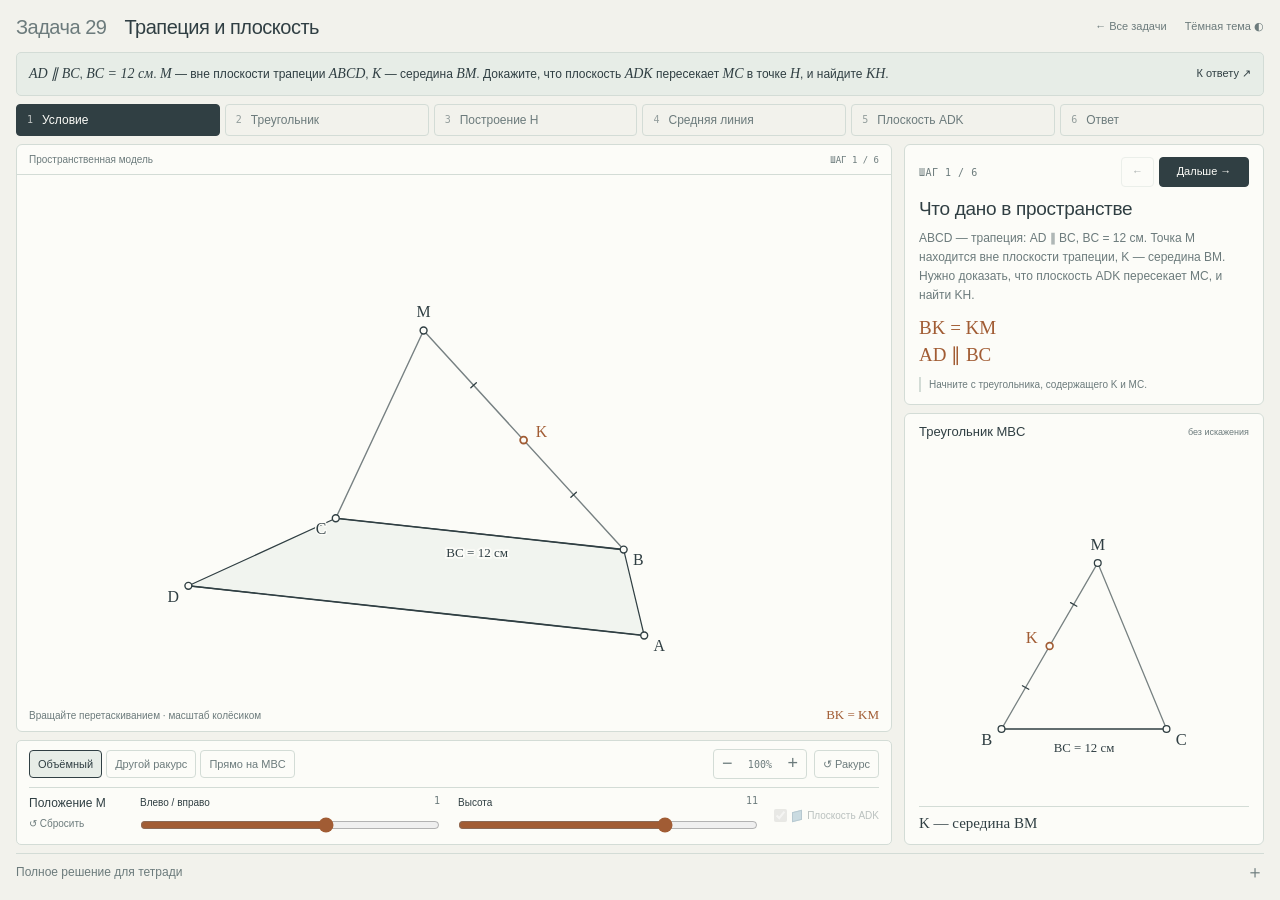
==== anatomy-task29-demo/index.html @ 8a25ad6a "Publish two interactive geometry lessons and catalog" ====
<!doctype html><html lang="ru"><head><meta charset="utf-8"><meta name="viewport" content="width=device-width, initial-scale=1"><title>Задача 29 — трапеция, плоскость и средняя линия</title><style>
.iso{
  --anatomy-page:#0b0b0b;--anatomy-card:#131313;--anatomy-text:#a3a3a3;--anatomy-strong:#e6e6e6;--anatomy-muted:#6e6e6e;
  --anatomy-paper:#131313;--anatomy-face:#1b1b1b;--anatomy-top:#1c1c1c;
  --anatomy-shade-0:#0f0f0f;--anatomy-shade-1:#121212;--anatomy-shade-2:#151515;--anatomy-shade-3:#181818;
  --anatomy-lit-top:#262626;--anatomy-lit-shade:#1d1d1d;
  --anatomy-hi:#d4d4d4;--anatomy-mid:#6a6a6a;--anatomy-lo:#3e3e3e;--anatomy-faint:#2a2a2a;--anatomy-lit:#ffffff;
  --anatomy-halo:#050505;--anatomy-halo-opacity:.9;--anatomy-dot:#e6e6e6;
  --anatomy-red:#ff6b6b;--anatomy-green:#6be0a0;--anatomy-blue:#6b9bff;
  --anatomy-weight:.6px;--anatomy-ease:cubic-bezier(.32,.72,0,1);
  --anatomy-mono:ui-monospace,"SF Mono",Menlo,Consolas,monospace;
  --anatomy-lift:inset 0 1px 0 0 #ffffff0a,inset 0 0 0 1px #ffffff06,0 0 0 1px #00000026,0 1px 1px -.5px #00000014,0 3px 3px -1.5px #00000014,0 6px 6px -3px #00000014,0 12px 12px -6px #00000014;
}
.iso[data-theme="light"]{
  --anatomy-page:#f2f2ef;--anatomy-card:#fbfbfa;--anatomy-text:#57575a;--anatomy-strong:#18181a;--anatomy-muted:#8c8c90;
  --anatomy-paper:#fbfbfa;--anatomy-face:#ffffff;--anatomy-top:#ffffff;
  --anatomy-shade-0:#dcdcd9;--anatomy-shade-1:#e5e5e2;--anatomy-shade-2:#ededea;--anatomy-shade-3:#f4f4f1;
  --anatomy-lit-top:#ffffff;--anatomy-lit-shade:#eeeeeb;
  --anatomy-hi:#26262a;--anatomy-mid:#8a8a8f;--anatomy-lo:#b4b4b8;--anatomy-faint:#d4d4d6;--anatomy-lit:#000000;
  --anatomy-halo:#8a8a80;--anatomy-halo-opacity:.32;--anatomy-dot:#3a3a3e;
  --anatomy-red:#e5484d;--anatomy-green:#30a46c;--anatomy-blue:#3e63dd;
  --anatomy-lift:inset 0 1px 0 0 #ffffff,0 0 0 1px #0000000f,0 1px 1px -.5px #0000000a,0 3px 3px -1.5px #0000000a,0 6px 6px -3px #0000000a,0 12px 12px -6px #0000000a;
}
.iso-svg{display:block;width:100%;height:auto;overflow:visible}
.iso-svg path,.iso-svg circle{vector-effect:non-scaling-stroke}
.iso-fill{fill:var(--anatomy-paper);stroke:none}
.iso-solid[data-lit]>.iso-fill{fill:var(--anatomy-face)}
.iso-shade,.iso-top{stroke:none}
.iso-shade[data-shade="0"]{fill:var(--anatomy-shade-0)}
.iso-shade[data-shade="1"]{fill:var(--anatomy-shade-1)}
.iso-shade[data-shade="2"]{fill:var(--anatomy-shade-2)}
.iso-shade[data-shade="3"]{fill:var(--anatomy-shade-3)}
.iso-top{fill:var(--anatomy-top)}
.iso-solid[data-lit]>.iso-top{fill:var(--anatomy-lit-top)}
.iso-solid[data-lit]>.iso-shade{fill:var(--anatomy-lit-shade)}
.iso-solid[data-seamless]>.iso-shade,.iso-solid[data-seamless]>.iso-top{stroke-width:.4;stroke-linejoin:round}
.iso-solid[data-seamless]>.iso-shade[data-shade="0"]{stroke:var(--anatomy-shade-0)}
.iso-solid[data-seamless]>.iso-shade[data-shade="1"]{stroke:var(--anatomy-shade-1)}
.iso-solid[data-seamless]>.iso-shade[data-shade="2"]{stroke:var(--anatomy-shade-2)}
.iso-solid[data-seamless]>.iso-shade[data-shade="3"]{stroke:var(--anatomy-shade-3)}
.iso-solid[data-seamless]>.iso-top{stroke:var(--anatomy-top)}
.iso-solid[data-seamless][data-lit]>.iso-top{stroke:var(--anatomy-lit-top)}
.iso-solid[data-seamless][data-lit]>.iso-shade{stroke:var(--anatomy-lit-shade)}
.iso-solid[data-lit]>.iso-edge{stroke:var(--anatomy-lit)}
.iso-halo{fill:var(--anatomy-halo);stroke:none;filter:blur(9px);opacity:var(--anatomy-halo-opacity);transform:translateY(3px)}
.iso-line{fill:none;stroke:var(--anatomy-lo);stroke-width:var(--anatomy-weight);stroke-linecap:round;stroke-linejoin:round}
.iso-line[data-tone="hi"]{stroke:var(--anatomy-hi)}
.iso-line[data-tone="mid"]{stroke:var(--anatomy-mid)}
.iso-line[data-tone="lo"]{stroke:var(--anatomy-lo)}
.iso-line[data-tone="faint"]{stroke:var(--anatomy-faint)}
.iso-line[data-tone="lit"]{stroke:var(--anatomy-lit)}
.iso-line[data-tone="red"]{stroke:var(--anatomy-red)}
.iso-line[data-tone="green"]{stroke:var(--anatomy-green)}
.iso-line[data-tone="blue"]{stroke:var(--anatomy-blue)}
.iso-line[data-dotted]{stroke-dasharray:.01 3.5;stroke-width:1}
.iso-line[data-dashed]{stroke-dasharray:3 3}
.iso-line[data-flow]{stroke-dasharray:2 6}
.iso-wire-end{fill:var(--anatomy-paper);stroke:var(--anatomy-lo);stroke-width:var(--anatomy-weight)}
.iso-wire[data-tone="hi"] .iso-wire-end{stroke:var(--anatomy-hi)}
.iso-wire[data-tone="mid"] .iso-wire-end{stroke:var(--anatomy-mid)}
.iso-wire[data-tone="faint"] .iso-wire-end{stroke:var(--anatomy-faint)}
.iso-wire[data-tone="lit"] .iso-wire-end{stroke:var(--anatomy-lit)}
.iso-dots circle{fill:var(--anatomy-dot);stroke:none;opacity:.32}
.iso-dots[data-tone="hi"] circle{opacity:.85}
.iso-dots[data-tone="mid"] circle{opacity:.45}
.iso-dots[data-tone="lo"] circle{opacity:.22}
.iso-dots[data-tone="faint"] circle{opacity:.12}
.iso-face-text{fill:var(--anatomy-mid);font-family:var(--anatomy-mono);letter-spacing:.04em}
.iso-face-text[data-tone="hi"]{fill:var(--anatomy-hi)}
.iso-face-text[data-tone="lo"]{fill:var(--anatomy-lo)}
.iso-face-text[data-tone="faint"]{fill:var(--anatomy-faint)}
.tb-body{fill:var(--anatomy-shade-2);stroke:none}
.tb-shine{fill:var(--anatomy-top);stroke:none}
.tb-shade{fill:var(--anatomy-shade-0);stroke:none}
.tb-ring{fill:none;stroke:var(--anatomy-lo);stroke-width:.45;stroke-linecap:butt;stroke-linejoin:round}
.tb-ring[data-tone="mid"]{stroke:var(--anatomy-mid)}
.tb-ring[data-tone="faint"]{stroke:var(--anatomy-faint)}
.tb-ring[data-tone="hi"]{stroke:var(--anatomy-hi)}
@keyframes iso-flow{to{stroke-dashoffset:-32}}
@keyframes iso-pulse{0%,100%{opacity:.18}12%{opacity:1}40%{opacity:.18}}
.iso-line[data-flow]{animation:iso-flow 1600ms linear infinite}
.iso-dots circle[data-pulse]{animation:iso-pulse 1600ms steps(1,end) infinite;animation-delay:var(--pulse-at,0ms)}
.iso-figure{margin:32px 0 36px}
.iso-plate{position:relative;padding:52px 24px;border-radius:0;background:var(--anatomy-card);box-shadow:0 0 0 1px var(--anatomy-mid);--anatomy-paper:var(--anatomy-card)}
.iso-plate-corners{position:absolute;inset:18px 20px;pointer-events:none}
.iso-plate-corner{position:absolute;color:var(--anatomy-muted);font-family:var(--anatomy-mono);font-size:10.5px;line-height:1;letter-spacing:.04em;white-space:nowrap}
.iso-plate-corner[data-corner="fig"]{top:0;left:0;color:var(--anatomy-text)}
.iso-plate-corner[data-corner="title"]{top:0;right:0;text-transform:uppercase;letter-spacing:.1em}
.iso-plate-corner[data-corner="hint"]{bottom:0;left:0;text-transform:uppercase;letter-spacing:.1em}
.iso-plate-corner[data-corner="readout"]{right:0;bottom:0;color:var(--anatomy-text);font-variant-numeric:tabular-nums}
.iso-plate .iso-svg{margin:0 auto}
.iso-legend{display:grid;gap:8px;margin-top:12px;color:var(--anatomy-muted);font-size:13px;line-height:1.55}
.iso-keys{display:flex;flex-wrap:wrap;gap:6px 18px}
.iso-key{display:inline-flex;align-items:center;gap:7px}
.iso-swatch{width:16px;height:10px;flex:none;overflow:visible}
.iso-swatch path{fill:none;stroke:var(--anatomy-hi);stroke-width:1;vector-effect:non-scaling-stroke;stroke-linejoin:round;stroke-linecap:round}
.iso-swatch[data-mark="raised"] path,.iso-swatch[data-mark="flat"] path{stroke:var(--anatomy-mid)}
.iso-swatch[data-mark="lit"] path{stroke:var(--anatomy-lit)}
.iso-swatch[data-mark="dim"] path{stroke:var(--anatomy-lo)}
.iso-swatch[data-mark="dotted"] path{stroke-dasharray:.01 3;stroke-width:1.4}
.iso-swatch[data-mark="dashed"] path{stroke-dasharray:3 2.5}
.iso-swatch[data-mark="red"] path{stroke:var(--anatomy-red)}
.iso-swatch[data-mark="green"] path{stroke:var(--anatomy-green)}
.iso-swatch[data-mark="blue"] path{stroke:var(--anatomy-blue)}
.iso-swatch-crease{stroke:var(--anatomy-lo)!important}
@media (max-width:560px){.iso-plate{padding:48px 12px 70px}.iso-plate-corner[data-corner="hint"]{bottom:18px}}
@media (prefers-reduced-motion:reduce){.iso-line[data-flow],.iso-dots circle[data-pulse]{animation:none}}

*{box-sizing:border-box}
html{color-scheme:dark}
body[data-theme="light"]{color-scheme:light}
body{margin:0;background:var(--anatomy-page);color:var(--anatomy-text);font:14px/1.6 ui-sans-serif,system-ui,-apple-system,"Segoe UI",sans-serif;-webkit-font-smoothing:antialiased}
.iso-page{width:min(1480px,100% - 32px);margin:64px auto 96px}
body{--paper:#f2f2ec;--panel:#fcfcf8;--ink:#303f43;--muted:#6c7b7c;--border:#d3dcd6;--soft:#e7ede7;--accent:#a15c34;--accent-soft:#f2e4d3;--plane:#648ba1;--plane-fill:#8fb4c6;background:var(--paper);color:var(--ink);font-family:Arial,Helvetica,sans-serif}
body[data-theme="dark"]{--paper:#1a2529;--panel:#222f33;--ink:#e2eae4;--muted:#a1b3b3;--border:#40545a;--soft:#2f4144;--accent:#edb284;--accent-soft:#493c30;--plane:#a6c8d8;--plane-fill:#79a8bb}
body.iso{--anatomy-card:var(--panel);--anatomy-page:var(--paper);--anatomy-text:var(--ink);--anatomy-muted:var(--muted)}
*{box-sizing:border-box}[hidden]{display:none!important}button,input{font:inherit}button{cursor:pointer;touch-action:manipulation}button:disabled{opacity:.4;cursor:default}button:focus-visible,input:focus-visible,summary:focus-visible{outline:2px solid var(--plane);outline-offset:3px}.sr-only{position:absolute;width:1px;height:1px;overflow:hidden;clip:rect(0,0,0,0);white-space:nowrap}
.iso-page{width:min(1480px,calc(100% - 32px));height:calc(100dvh - 20px);margin:10px auto;display:flex;flex-direction:column;gap:8px}
h1,h2,p,figure{margin:0}h1{font-size:20px;font-weight:500;letter-spacing:-.5px;line-height:1.3}h1 span{color:var(--muted);margin-right:13px}h2{font-size:19px;font-weight:500;line-height:1.25;letter-spacing:-.3px}.masthead{display:flex;align-items:center;justify-content:space-between;gap:12px;min-height:34px}.header-actions{display:flex;align-items:center;gap:18px}.class-tag{font-size:11px;color:var(--muted)}.quiet-button{border:0;background:none;color:var(--muted);padding:4px 0;font-size:11px}
.problem{display:flex;align-items:center;gap:20px;justify-content:space-between;padding:8px 12px;border:1px solid var(--border);border-radius:5px;background:var(--soft)}.problem p{font-size:12px;line-height:1.55}.problem i{font-family:Georgia,serif;font-size:14px}.problem button{border:0;background:none;white-space:nowrap;color:var(--ink);font-size:11px;padding:4px 0}
.steps{display:grid;grid-template-columns:repeat(6,1fr);gap:5px}.steps button{display:flex;align-items:center;gap:9px;text-align:left;padding:7px 10px;border:1px solid var(--border);border-radius:4px;background:transparent;color:var(--muted);font-size:12px;line-height:1.4;white-space:nowrap}.steps button>span{font:10px var(--anatomy-mono);opacity:.7}.steps button[aria-pressed="true"]{background:var(--ink);border-color:var(--ink);color:var(--panel)}.steps button[data-complete="true"]>span{color:var(--accent);opacity:1}
.workspace{display:grid;grid-template-columns:minmax(0,1fr) 360px;gap:12px;flex:1;min-height:440px}.scene-column{display:flex;flex-direction:column;min-width:0;min-height:0;gap:8px}.iso-plate{padding:0;box-shadow:none;background:var(--panel);border:1px solid var(--border);border-radius:6px;display:flex;flex-direction:column;flex:1;min-height:0;overflow:hidden}.plate-top,.plate-bottom{display:flex;align-items:center;justify-content:space-between;gap:12px;flex-shrink:0;font-size:10px;color:var(--muted);padding:8px 12px;line-height:1.3}.plate-top{border-bottom:1px solid var(--border)}#plate-step{font:9px var(--anatomy-mono)}.plate-bottom{min-height:32px}.plate-bottom [data-readout]{color:var(--accent);font:13px Georgia,serif;white-space:nowrap}.orbit-stage{position:relative;flex:1;min-height:0;touch-action:none;cursor:grab;user-select:none;-webkit-user-select:none}.orbit-stage.is-dragging{cursor:grabbing}.orbit-stage:focus-visible{outline:2px solid var(--plane);outline-offset:-3px}.iso-svg{display:block;width:100%;height:100%}
.model-controls{flex-shrink:0;background:var(--panel);border:1px solid var(--border);border-radius:5px;padding:8px 12px}.view-toolbar{display:flex;align-items:center;justify-content:space-between;gap:10px}.view-presets,.camera-actions{display:flex;align-items:center;gap:4px}.view-toolbar button{border:1px solid var(--border);background:none;color:var(--muted);border-radius:4px;padding:6px 8px;font-size:11px;white-space:nowrap;line-height:1.3}.view-presets button[aria-pressed="true"]{color:var(--ink);background:var(--soft);border-color:var(--ink)}.zoom-controls{display:flex;align-items:center;border:1px solid var(--border);border-radius:4px}.zoom-controls button{border:0;font-size:18px;padding:1px 8px;min-height:28px}.zoom-controls output{font:10px var(--anatomy-mono);color:var(--muted);width:39px;text-align:center}#reset-view{margin-left:3px}
.experiment{display:grid;grid-template-columns:95px minmax(0,1fr) auto;gap:16px;align-items:center;margin-top:8px;padding-top:7px;border-top:1px solid var(--border)}.experiment-heading h2{font-size:12px;letter-spacing:0}.experiment-heading button{font-size:10px}.sliders{display:grid;grid-template-columns:1fr 1fr;gap:18px}.sliders label{display:block;min-width:0;font-size:10px}.sliders label>span{display:flex;justify-content:space-between;gap:8px}.sliders output{font:10px var(--anatomy-mono);color:var(--muted)}input[type="range"]{display:block;width:100%;margin:3px 0 0;accent-color:var(--accent);height:22px;cursor:pointer}#plane-control{display:flex;align-items:center;gap:5px;font-size:10px;color:var(--muted);white-space:nowrap}#plane-control[aria-disabled="true"]{opacity:.45}#plane-control input{margin:0;accent-color:var(--plane)}.plane-key{display:block;background:var(--plane-fill);border:1px solid var(--plane);width:10px;height:10px;transform:skewY(-15deg)}
.sidebar{display:flex;flex-direction:column;gap:8px;min-height:0}.explanation{background:var(--panel);border:1px solid var(--border);border-radius:6px;padding:12px 14px;flex-shrink:0}.step-heading{display:flex;justify-content:space-between;align-items:center;gap:8px;margin-bottom:10px}.eyebrow{font:10px var(--anatomy-mono);color:var(--muted);letter-spacing:.5px}.navigation{display:flex;gap:5px}.navigation button{background:none;color:var(--ink);border:1px solid var(--border);border-radius:4px;font-size:11px;padding:6px 10px;line-height:1.4}.navigation button:last-child{background:var(--ink);border-color:var(--ink);color:var(--panel);min-width:90px}#step-copy{font-size:12px;line-height:1.6;color:var(--muted);margin-top:8px}.formula{font:19px/1.4 Georgia,serif;color:var(--accent);white-space:pre-line;margin-top:10px}.step-hint{font-size:10px;line-height:1.5;color:var(--muted);margin-top:9px;border-left:2px solid var(--border);padding-left:8px}
.flat-panel{background:var(--panel);border:1px solid var(--border);border-radius:6px;padding:10px 14px;display:flex;flex-direction:column;flex:1;min-height:130px}.flat-header{display:flex;justify-content:space-between;align-items:center;gap:8px}.flat-header h2{font-size:13px;letter-spacing:0}.flat-header>span{font-size:9px;color:var(--muted)}#flat{display:block;width:100%;flex:1;min-height:0;height:0;margin:2px 0}#flat [data-point] text{font-size:18px}.flat-fact{font:15px/1.4 Georgia,serif;border-top:1px solid var(--border);padding-top:6px}.answer-box{font-size:11px;color:var(--accent);margin-top:3px}.answer-box strong{font:16px Georgia,serif}
.triangle-fill{fill:var(--accent);fill-opacity:.055;stroke:none}.alpha-fill{fill:var(--plane-fill);fill-opacity:.22;stroke:var(--plane);stroke-width:.8}.trap-line{fill:var(--soft);fill-opacity:.5;stroke:var(--ink);stroke-width:1.2;stroke-linejoin:round}.triangle-line{fill:none;stroke:var(--ink);stroke-width:1.4;stroke-linecap:round;stroke-linejoin:round}.base-line{fill:none;stroke:var(--ink);stroke-width:1.6;stroke-linecap:round}.base-line.highlight{stroke:var(--accent);stroke-width:2}.midline{stroke:var(--accent);stroke-width:2.7;fill:none;stroke-linecap:round}.equal-mark,.parallel-mark{fill:none;stroke:var(--ink);stroke-width:1.3;stroke-linecap:round;stroke-linejoin:round}.parallel-mark{stroke:var(--accent);stroke-width:1.8}[data-point] circle{fill:var(--panel);stroke:var(--ink);stroke-width:1.4}[data-point] text{font:17px Georgia,serif;fill:var(--ink);paint-order:stroke;stroke:var(--panel);stroke-width:3px;stroke-linejoin:round}[data-point="H"] circle,[data-point="K"] circle{stroke:var(--accent);stroke-width:1.8}[data-point="H"] text,[data-point="K"] text{fill:var(--accent)}.length-label{font:14px Georgia,serif;fill:var(--ink);text-anchor:middle;paint-order:stroke;stroke:var(--panel);stroke-width:4px;stroke-linejoin:round}.answer-label{fill:var(--accent);font-size:15px}.plane-label{font:italic 16px Georgia,serif;fill:var(--plane);paint-order:stroke;stroke:var(--panel);stroke-width:3px}
.written-solution{flex-shrink:0;border-top:1px solid var(--border)}summary{cursor:pointer;display:flex;align-items:center;justify-content:space-between;gap:15px;list-style:none;padding:6px 0;font-size:12px;line-height:1.5;color:var(--muted)}summary::-webkit-details-marker{display:none}summary span{font:18px Georgia,serif}.written-solution[open] summary span{transform:rotate(45deg)}.written-solution>div{max-width:950px;padding:10px 0}.written-solution p{font-size:13px;line-height:1.8;color:var(--muted);margin-bottom:12px}.written-solution i{font-family:Georgia,serif;color:var(--ink)}.written-solution .written-answer{color:var(--accent)}
@media(max-width:1150px){.workspace{grid-template-columns:minmax(0,1fr) 320px}.view-toolbar{flex-wrap:wrap;gap:5px}.experiment{grid-template-columns:85px minmax(0,1fr);gap:5px 12px}#plane-control{grid-column:2}.sliders{gap:12px}.step-hint{display:none}.explanation h2{font-size:18px}}
@media(min-width:821px) and (max-height:740px){.step-hint{display:none}.explanation{padding:10px 12px}.step-heading{margin-bottom:6px}.formula{margin-top:6px;font-size:18px}#step-copy{line-height:1.5}.flat-panel{padding:8px 12px}.flat-header>span{display:none}}
@media(max-width:820px){
 .iso-page{width:calc(100% - 20px);height:auto;margin:8px auto 14px;gap:7px}.masthead{align-items:start;min-height:32px}h1{font-size:17px;max-width:250px}h1 span{display:block;font-size:11px;margin:0 0 3px;letter-spacing:0}.class-tag{display:none}.header-actions{padding-top:3px}.header-actions button{font-size:10px}.problem{padding:7px 9px;gap:8px}.problem p{font-size:11px;line-height:1.5}.problem i{font-size:12px}.problem button{font-size:10px;align-self:start}.steps{grid-template-columns:repeat(3,1fr);gap:4px}.steps button{font-size:10px;padding:6px 7px;gap:6px}
 .workspace{display:flex;flex-direction:column;min-height:0;gap:7px}.scene-column,.sidebar{display:contents}.iso-plate{position:sticky;top:0;z-index:10;flex:none;height:clamp(200px,34svh,320px);box-shadow:0 4px 8px #00000009}.plate-top,.plate-bottom{font-size:9px;padding:6px 9px}.plate-bottom{min-height:28px;gap:8px}#scene-hint{max-width:70%;font-size:9px}.plate-bottom [data-readout]{font-size:12px}.model-controls{padding:8px 9px}.view-toolbar{flex-wrap:wrap;gap:6px}.view-presets{flex:1;justify-content:space-between;gap:4px}.view-toolbar button{font-size:10px;padding:7px 8px}.camera-actions{justify-content:space-between;width:100%;gap:8px}.zoom-controls button{padding:0 10px;min-height:30px;font-size:18px}#reset-view{margin-left:auto}.experiment{grid-template-columns:75px minmax(0,1fr);gap:3px 9px;margin-top:6px;padding-top:6px}.experiment-heading h2{font-size:11px}.sliders{gap:12px}.sliders label{font-size:10px}.sliders input{height:25px}#plane-control{grid-column:2;min-height:25px}#plane-control input{width:14px;height:14px}.explanation{padding:12px}.explanation h2{font-size:19px}.step-hint{display:none}#step-copy{font-size:12px}.navigation button{min-height:34px}.flat-panel{min-height:0;flex:none;padding:12px}#flat{height:210px;flex:none}.flat-fact{font-size:17px}.flat-header>span{display:inline}.written-solution{margin-top:3px}
}
@media(prefers-reduced-motion:reduce){*,*::before,*::after{animation:none!important;transition:none!important;scroll-behavior:auto!important}}

.catalog-link{font-size:11px;color:var(--muted);text-decoration:none;white-space:nowrap}.catalog-link:hover{color:var(--ink);text-decoration:underline}.catalog-link:focus-visible{outline:2px solid var(--plane);outline-offset:3px}
@media(max-width:820px){.header-actions{flex-direction:column;align-items:flex-end;gap:0;min-width:78px}.catalog-link{font-size:10px;line-height:1.6}}

</style></head><body class="iso" data-theme="light"><main class="iso-page">
<header class="masthead" id="top">
 <h1><span>Задача 29</span> Трапеция и плоскость</h1>
 <div class="header-actions"><a class="catalog-link" href="../">← Все задачи</a><button id="theme" type="button" class="quiet-button">Тёмная тема ◐</button></div>
</header>
<section class="problem" aria-label="Условие задачи">
 <p><i>AD ∥ BC</i>, <i>BC = 12 см</i>. <i>M</i> — вне плоскости трапеции <i>ABCD</i>, <i>K</i> — середина <i>BM</i>. Докажите, что плоскость <i>ADK</i> пересекает <i>MC</i> в точке <i>H</i>, и найдите <i>KH</i>.</p>
 <button type="button" id="show-answer">К ответу ↗</button>
</section>
<nav class="steps" aria-label="Шаги решения"><button type="button" data-step="0" aria-pressed="true"><span>1</span>Условие</button><button type="button" data-step="1" aria-pressed="false"><span>2</span>Треугольник</button><button type="button" data-step="2" aria-pressed="false"><span>3</span>Построение H</button><button type="button" data-step="3" aria-pressed="false"><span>4</span>Средняя линия</button><button type="button" data-step="4" aria-pressed="false"><span>5</span>Плоскость ADK</button><button type="button" data-step="5" aria-pressed="false"><span>6</span>Ответ</button></nav>
<section class="workspace" aria-label="Визуальное решение">
 <div class="scene-column">
  <figure class="iso-plate" id="main-plate">
   <div class="plate-top"><span>Пространственная модель</span><span id="plate-step">ШАГ 1 / 6</span></div>
   <div id="orbit-stage" class="orbit-stage" tabindex="0" role="group" aria-label="Вращаемая трёхмерная модель. Перетаскивайте мышью или пальцем. Стрелки вращают, плюс и минус меняют масштаб, Home возвращает ракурс." aria-describedby="orbit-help">
    <svg id="scene" class="iso-svg" viewBox="0 0 800 560" role="img" aria-labelledby="scene-title scene-desc"><title id="scene-title">Трапеция ABCD и треугольник MBC</title><desc id="scene-desc">K — середина BM. Переходите по шагам решения кнопкой «Дальше».</desc><path id="scene-triangle" class="triangle-fill"/><path id="scene-alpha" class="alpha-fill"/><path id="scene-trap" class="trap-line"/><path id="scene-ad" class="base-line"/><path id="scene-triangle-line" class="triangle-line"/><path id="scene-bc" class="base-line"/><path id="scene-kh" class="midline"/><path id="scene-ticks-bm" class="equal-mark"/><path id="scene-ticks-mc" class="equal-mark"/><path id="scene-parallel" class="parallel-mark"/><g id="scene-points"><g data-point="A"><circle r="3.7"/><text>A</text></g><g data-point="B"><circle r="3.7"/><text>B</text></g><g data-point="C"><circle r="3.7"/><text>C</text></g><g data-point="D"><circle r="3.7"/><text>D</text></g><g data-point="M"><circle r="3.7"/><text>M</text></g><g data-point="K"><circle r="3.7"/><text>K</text></g><g data-point="H"><circle r="3.7"/><text>H</text></g></g><text id="scene-length" class="length-label">BC = 12 см</text><text id="scene-result" class="length-label answer-label">KH = 6 см</text><text id="scene-plane-name" class="plane-label">(ADK)</text></svg>
   </div>
   <figcaption class="plate-bottom"><span id="scene-hint">Вращайте перетаскиванием · масштаб колёсиком</span><span id="scene-readout" data-readout>BK = KM</span></figcaption>
  </figure>
  <div class="model-controls">
   <div class="view-toolbar">
    <div class="view-presets" role="group" aria-label="Точка наблюдения"><button type="button" data-view="front" aria-pressed="true">Объёмный</button><button type="button" data-view="reverse" aria-pressed="false">Другой ракурс</button><button type="button" data-view="triangle" aria-pressed="false">Прямо на MBC</button></div>
    <div class="camera-actions"><div class="zoom-controls" role="group" aria-label="Масштаб модели"><button type="button" id="zoom-out" aria-label="Отдалить модель">−</button><output id="zoom-value">100%</output><button type="button" id="zoom-in" aria-label="Приблизить модель">+</button></div><button type="button" id="reset-view" title="Вернуть исходный ракурс">↺ Ракурс</button></div>
   </div>
   <div class="experiment" aria-labelledby="experiment-heading">
    <div class="experiment-heading"><h2 id="experiment-heading">Положение M</h2><button type="button" id="reset" class="quiet-button">↺ Сбросить</button></div>
    <div class="sliders"><label for="mx"><span>Влево / вправо<output id="mx-value">1</output></span><input id="mx" type="range" min="-4" max="4" step=".1" value="1"></label><label for="mz"><span>Высота<output id="mz-value">11</output></span><input id="mz" type="range" min="4" max="14" step=".1" value="11"></label></div>
    <label id="plane-control"><input type="checkbox" id="show-plane" checked><i class="plane-key" aria-hidden="true"></i> Плоскость ADK</label>
   </div>
   <p id="orbit-help" class="sr-only">Вращение — перетаскиванием, масштаб — колёсиком или двумя пальцами. В фокусе модели стрелки вращают, Home возвращает ракурс; вне модели стрелки переключают шаги решения.</p>
  </div>
 </div>
 <div class="sidebar">
  <section class="explanation" aria-labelledby="step-title">
   <div class="step-heading"><p class="eyebrow" id="step-count">ШАГ 1 / 6</p><span id="step-category" class="sr-only">ДАНО</span><div class="navigation"><button type="button" id="previous-step" aria-label="Предыдущий шаг">←</button><button type="button" id="next-step">Дальше →</button></div></div>
   <h2 id="step-title"></h2><p id="step-copy"></p><div class="formula" id="step-formula"></div><p class="step-hint" id="step-hint"></p>
  </section>
  <aside class="flat-panel" aria-labelledby="flat-heading"><div class="flat-header"><h2 id="flat-heading">Треугольник MBC</h2><span>без искажения</span></div><svg id="flat" viewBox="0 0 360 290" role="img" aria-label="Треугольник MBC и его средняя линия KH"><path id="flat-triangle" class="triangle-fill"/><path id="flat-alpha" class="alpha-fill"/><path id="flat-trap" class="trap-line"/><path id="flat-ad" class="base-line"/><path id="flat-triangle-line" class="triangle-line"/><path id="flat-bc" class="base-line"/><path id="flat-kh" class="midline"/><path id="flat-ticks-bm" class="equal-mark"/><path id="flat-ticks-mc" class="equal-mark"/><path id="flat-parallel" class="parallel-mark"/><g id="flat-points"><g data-point="A"><circle r="3.7"/><text>A</text></g><g data-point="B"><circle r="3.7"/><text>B</text></g><g data-point="C"><circle r="3.7"/><text>C</text></g><g data-point="D"><circle r="3.7"/><text>D</text></g><g data-point="M"><circle r="3.7"/><text>M</text></g><g data-point="K"><circle r="3.7"/><text>K</text></g><g data-point="H"><circle r="3.7"/><text>H</text></g></g><text id="flat-length" class="length-label">BC = 12 см</text><text id="flat-result" class="length-label answer-label">KH = 6 см</text><text id="flat-plane-name" class="plane-label">(ADK)</text></svg><div id="flat-fact" class="flat-fact">K — середина BM</div><p id="flat-explanation" class="sr-only"></p><div class="answer-box" id="answer-box" hidden>Ответ: <strong>KH = 6 см</strong></div></aside>
 </div>
</section>
<details class="written-solution" id="written-solution"><summary>Полное решение для тетради <span aria-hidden="true">＋</span></summary><div><p>Обозначим середину отрезка <i>MC</i> буквой <i>H</i>. В треугольнике <i>MBC</i> точки <i>K</i> и <i>H</i> — середины сторон <i>MB</i> и <i>MC</i>, поэтому <i>KH</i> — средняя линия. Следовательно, <i>KH ∥ BC</i> и <i>KH = ½BC</i>.</p><p>Так как <i>AD ∥ BC</i>, то <i>KH ∥ AD</i>. Плоскость <i>ADK</i> содержит прямую <i>AD</i> и точку <i>K</i>, поэтому содержит прямую, проходящую через <i>K</i> параллельно <i>AD</i>. Значит, <i>KH ⊂ (ADK)</i>, а <i>H ∈ (ADK)</i>.</p><p>По построению <i>H</i> лежит внутри <i>MC</i>. При этом <i>C ∉ (ADK)</i>: две различные плоскости <i>ABCD</i> и <i>ADK</i> пересекаются по <i>AD</i>, а <i>C ∉ AD</i>. Следовательно, <i>H</i> — единственная точка пересечения отрезка <i>MC</i> с плоскостью <i>ADK</i>.</p><p class="written-answer">Ответ: <i>KH = 12 : 2 = 6 см</i>.</p></div></details>
<p id="announcement" class="sr-only" role="status" aria-live="polite" aria-atomic="true"></p></main><script type="module">const IsoKit=(()=>{
const AZIMUTH = 45;
const ELEVATION = 30;
const SHADES = 4;
const RADIANS = Math.PI / 180;
const UNIT = Math.sqrt(1.6);
function cameraOf({ scale, azimuth = AZIMUTH, elevation = ELEVATION }) {
    const a = azimuth * RADIANS;
    const e = elevation * RADIANS;
    return { sinA: Math.sin(a), cosA: Math.cos(a), sinE: Math.sin(e), cosE: Math.cos(e), k: scale * UNIT };
}
function iso([x, y, z], projection) {
    const { origin } = projection;
    const { sinA, cosA, sinE, cosE, k } = cameraOf(projection);
    return [origin[0] + (x * sinA - y * cosA) * k, origin[1] + ((x * cosA + y * sinA) * sinE - z * cosE) * k];
}
function towardViewer(projection) {
    const { sinA, cosA } = cameraOf(projection);
    return [cosA, sinA];
}
function depthOf([x, y, z], projection) {
    const { sinA, cosA, sinE, cosE } = cameraOf(projection);
    return (x * cosA + y * sinA) * cosE + z * sinE;
}
const tenth = (value) => {
    const text = (Math.round(value * 10) / 10).toFixed(1).replace(/\.0$/, "");
    return text === "-0" ? "0" : text;
};
function pathOf(points, closed = false) {
    if (!points.length)
        return "";
    return points.map(([x, y], at) => `${at ? "L" : "M"}${tenth(x)} ${tenth(y)}`).join("") + (closed ? "Z" : "");
}
const joinPaths = (paths) => paths.filter(Boolean).join("");
function roundedPlan({ x, y, w, d, r }, steps = 8) {
    const radius = Math.max(0, Math.min(r, w / 2, d / 2));
    const corners = [
        [x + w - radius, y + radius, -90],
        [x + w - radius, y + d - radius, 0],
        [x + radius, y + d - radius, 90],
        [x + radius, y + radius, 180],
    ];
    const out = [];
    for (const [cx, cy, start] of corners) {
        const count = radius > 0 ? steps : 0;
        for (let step = 0; step <= count; step++) {
            const angle = (start + (count ? (90 * step) / count : 45)) * RADIANS;
            out.push([cx + radius * Math.cos(angle), cy + radius * Math.sin(angle)]);
        }
    }
    return out;
}
function signedArea(points) {
    let area = 0;
    for (let index = 0; index < points.length; index++) {
        const [ax, ay] = points[index];
        const [bx, by] = points[(index + 1) % points.length];
        area += ax * by - bx * ay;
    }
    return area / 2;
}
const oriented = (points) => (signedArea(points) < 0 ? [...points].reverse() : points);
function convexHull(points) {
    const sorted = [...points].sort((a, b) => a[0] - b[0] || a[1] - b[1]);
    if (sorted.length < 3)
        return sorted;
    const cross = (o, a, b) => (a[0] - o[0]) * (b[1] - o[1]) - (a[1] - o[1]) * (b[0] - o[0]);
    const lower = [];
    for (const point of sorted) {
        while (lower.length >= 2 && cross(lower[lower.length - 2], lower[lower.length - 1], point) <= 0)
            lower.pop();
        lower.push(point);
    }
    const upper = [];
    for (let index = sorted.length - 1; index >= 0; index--) {
        const point = sorted[index];
        while (upper.length >= 2 && cross(upper[upper.length - 2], upper[upper.length - 1], point) <= 0)
            upper.pop();
        upper.push(point);
    }
    return [...lower.slice(0, -1), ...upper.slice(0, -1)];
}
function runsOf(flags, want) {
    const count = flags.length;
    const runs = [];
    const start = flags.findIndex((flag, index) => flag !== flags[(index + count - 1) % count]);
    if (start < 0)
        return flags[0] === want ? [Array.from({ length: count + 1 }, (_, index) => index % count)] : [];
    let run = null;
    for (let step = 0; step < count; step++) {
        const index = (start + step) % count;
        if (flags[index] === want) {
            if (!run)
                run = [index];
            run.push((index + 1) % count);
        }
        else if (run) {
            runs.push(run);
            run = null;
        }
    }
    if (run)
        runs.push(run);
    return runs;
}
function extrude(ring, z, height, projection, options = {}) {
    const convex = options.convex ?? true;
    const count = ring.length;
    const counter = signedArea(ring) > 0;
    const [vx, vy] = towardViewer(projection);
    const { sinA, cosA } = cameraOf(projection);
    const normals = ring.map(([ax, ay], index) => {
        const [bx, by] = ring[(index + 1) % count];
        const dx = bx - ax;
        const dy = by - ay;
        const length = Math.hypot(dx, dy) || 1;
        return (counter ? [dy / length, -dx / length] : [-dy / length, dx / length]);
    });
    const facing = normals.map(([nx, ny]) => nx * vx + ny * vy > 1e-9);
    const top = ring.map(([x, y]) => iso([x, y, z + height], projection));
    const bottom = ring.map(([x, y]) => iso([x, y, z], projection));
    const outline = [];
    const crease = [];
    for (const run of runsOf(facing, false))
        outline.push(pathOf(run.map((index) => top[index])));
    for (const run of runsOf(facing, true)) {
        crease.push(pathOf(run.map((index) => top[index])));
        if (height > 0)
            outline.push(pathOf(run.map((index) => bottom[index])));
    }
    if (height > 0) {
        for (let index = 0; index < count; index++) {
            if (facing[(index + count - 1) % count] !== facing[index])
                outline.push(pathOf([top[index], bottom[index]]));
        }
    }
    let fill;
    if (convex) {
        fill = pathOf(convexHull([...top, ...bottom]), true);
    }
    else {
        const parts = [pathOf(oriented(top), true), pathOf(oriented(bottom), true)];
        for (let index = 0; index < count; index++) {
            if (!facing[index])
                continue;
            const next = (index + 1) % count;
            parts.push(pathOf(oriented([top[index], top[next], bottom[next], bottom[index]]), true));
        }
        fill = parts.join("");
    }
    const buckets = Array.from({ length: SHADES }, () => []);
    if (height > 0) {
        const [lx, ly] = [-sinA, cosA];
        for (let index = 0; index < count; index++) {
            if (!facing[index])
                continue;
            const [nx, ny] = normals[index];
            const lit = (nx * lx + ny * ly + 1) / 2;
            const shade = Math.min(SHADES - 1, Math.max(0, Math.floor(lit * SHADES)));
            const next = (index + 1) % count;
            buckets[shade].push(pathOf(oriented([top[index], top[next], bottom[next], bottom[index]]), true));
        }
    }
    let bevel;
    if (options.bevel && options.bevel > 0) {
        const by = options.bevel;
        const inset = ring.map(([x, y], index) => {
            const [ax, ay] = normals[(index + count - 1) % count];
            const [bx, by2] = normals[index];
            const mx = ax + bx;
            const my = ay + by2;
            const length = Math.hypot(mx, my) || 1;
            return [x - (mx / length) * by, y - (my / length) * by];
        });
        const insetTop = inset.map(([x, y]) => iso([x, y, z + height], projection));
        bevel = runsOf(facing, true)
            .map((run) => pathOf([top[run[0]], ...run.slice(1, -1).map((index) => insetTop[index]), top[run[run.length - 1]]]))
            .join("");
    }
    return {
        fill,
        outline: outline.join(""),
        crease: crease.join(""),
        top: pathOf(oriented(top), true),
        shades: buckets.map((paths) => paths.join("")),
        bevel,
    };
}
const ringOf = (plan, steps = 8) => roundedPlan(plan, steps);
function slabOf(plan, z, height, projection, steps = 8, bevel = 0) {
    return extrude(ringOf(plan, steps), z, height, projection, { convex: true, bevel });
}
function circleRing(cx, cy, radius, steps = 40) {
    return Array.from({ length: steps }, (_, step) => {
        const angle = (step / steps) * Math.PI * 2;
        return [cx + radius * Math.cos(angle), cy + radius * Math.sin(angle)];
    });
}
function cylinder(cx, cy, radius, z, height, projection, steps = 32, bevel = 0) {
    return extrude(circleRing(cx, cy, radius, steps), z, height, projection, { convex: true, bevel });
}
const insetPlan = ({ x, y, w, d, r }, by) => ({ x: x + by, y: y + by, w: w - by * 2, d: d - by * 2, r: Math.max(0, r - by) });
function onTop(points, z, projection, closed = false) {
    return pathOf(points.map(([x, y]) => iso([x, y, z], projection)), closed);
}
const planOutline = (plan, z, projection, steps = 8) => onTop(ringOf(plan, steps), z, projection, true);
const lineOnTop = (from, to, z, projection) => onTop([from, to], z, projection);
const segment = (from, to, projection) => pathOf([iso(from, projection), iso(to, projection)]);
const rise = (at, from, to, projection) => segment([at[0], at[1], from], [at[0], at[1], to], projection);
const ring = (cx, cy, radius, z, projection, steps = 40) => onTop(circleRing(cx, cy, radius, steps), z, projection, true);
const pointsAt = (points, projection) => points.map((point) => iso(point, projection));
function dotGrid(x, y, columns, rows, gap, z, projection) {
    const dots = [];
    for (let row = 0; row < rows; row++) {
        for (let column = 0; column < columns; column++)
            dots.push(iso([x + column * gap, y + row * gap, z], projection));
    }
    return dots;
}
function corners({ x, y, w, d }, inset = 0) {
    return [
        [x + inset, y + inset],
        [x + w - inset, y + inset],
        [x + inset, y + d - inset],
        [x + w - inset, y + d - inset],
    ];
}
function boxCorners({ x, y, w, d }, z0, z1) {
    const out = [];
    for (const px of [x, x + w])
        for (const py of [y, y + d])
            for (const z of [z0, z1])
                out.push([px, py, z]);
    return out;
}
function knurl(cx, cy, radius, z0, z1, count, projection, inset = 0.4) {
    const [vx, vy] = towardViewer(projection);
    const lines = [];
    for (let index = 0; index < count; index++) {
        const angle = (index / count) * Math.PI * 2;
        const nx = Math.cos(angle);
        const ny = Math.sin(angle);
        if (nx * vx + ny * vy < 0.15)
            continue;
        lines.push(segment([cx + radius * nx, cy + radius * ny, z0 + inset], [cx + radius * nx, cy + radius * ny, z1 - inset], projection));
    }
    return lines.join("");
}
function sideArc(cx, cy, radius, z, projection, steps = 24) {
    const [vx, vy] = towardViewer(projection);
    const facing = Math.atan2(vy, vx);
    const points = [];
    for (let step = 0; step <= steps; step++) {
        const angle = facing - Math.PI / 2 + (step / steps) * Math.PI;
        points.push(iso([cx + radius * Math.cos(angle), cy + radius * Math.sin(angle), z], projection));
    }
    return pathOf(points);
}
function ringSeam(ring, z, projection) {
    const count = ring.length;
    const counter = signedArea(ring) > 0;
    const [vx, vy] = towardViewer(projection);
    const facing = ring.map(([ax, ay], index) => {
        const [bx, by] = ring[(index + 1) % count];
        const dx = bx - ax;
        const dy = by - ay;
        const [nx, ny] = counter ? [dy, -dx] : [-dy, dx];
        return nx * vx + ny * vy > 1e-9;
    });
    return runsOf(facing, true).map((run) => pathOf(run.map((index) => iso([ring[index][0], ring[index][1], z], projection)))).join("");
}
const sideSeam = (plan, z, projection, steps = 8) => ringSeam(ringOf(plan, steps), z, projection);
function sideRing(center, radius, axis, projection, steps = 20) {
    const [px, py, pz] = center;
    const points = [];
    for (let step = 0; step < steps; step++) {
        const angle = (step / steps) * Math.PI * 2;
        const u = radius * Math.cos(angle);
        const v = radius * Math.sin(angle);
        points.push(iso(axis === "x" ? [px, py + u, pz + v] : [px + u, py, pz + v], projection));
    }
    return pathOf(points, true);
}
function coil(from, to, center, radius, turns, axis, projection, perTurn = 16) {
    const count = Math.max(1, Math.round(turns * perTurn));
    const back = [];
    const front = [];
    let run = [];
    let near = null;
    for (let index = 0; index <= count; index++) {
        const share = index / count;
        const angle = share * turns * Math.PI * 2;
        const u = radius * Math.cos(angle);
        const v = radius * Math.sin(angle);
        const along = from + (to - from) * share;
        const point = axis === "x" ? [along, center[0] + u, center[1] + v] : [center[0] + u, along, center[1] + v];
        const normal = axis === "x" ? [0, Math.cos(angle), Math.sin(angle)] : [Math.cos(angle), 0, Math.sin(angle)];
        const facing = depthOf(normal, projection) > 0;
        const flat = iso(point, projection);
        if (near === null)
            near = facing;
        if (facing !== near) {
            run.push(flat);
            (near ? front : back).push(pathOf(run));
            run = [flat];
            near = facing;
            continue;
        }
        run.push(flat);
    }
    if (run.length > 1)
        (near ? front : back).push(pathOf(run));
    return { back: back.join(""), front: front.join("") };
}
function topTicks(from, to, step, every, edge, z, lengths, projection, axis = "x") {
    const minor = [];
    const major = [];
    const first = Math.ceil(from / step) * step;
    for (let at = first, index = Math.round(first / step); at <= to + 1e-9; at += step, index++) {
        const big = index % every === 0;
        const length = big ? lengths[1] : lengths[0];
        const a = axis === "x" ? [at, edge] : [edge, at];
        const b = axis === "x" ? [at, edge + length] : [edge + length, at];
        (big ? major : minor).push(lineOnTop(a, b, z, projection));
    }
    return { minor: minor.join(""), major: major.join("") };
}
function sideTicks(from, to, step, every, face, top, lengths, projection, axis = "x") {
    const minor = [];
    const major = [];
    const first = Math.ceil(from / step) * step;
    for (let at = first, index = Math.round(first / step); at <= to + 1e-9; at += step, index++) {
        const big = index % every === 0;
        const length = big ? lengths[1] : lengths[0];
        const a = axis === "x" ? [at, face, top] : [face, at, top];
        const b = axis === "x" ? [at, face, top - length] : [face, at, top - length];
        (big ? major : minor).push(segment(a, b, projection));
    }
    return { minor: minor.join(""), major: major.join("") };
}
function radialTicks(cx, cy, radius, count, every, z, lengths, projection, from = 0, span = Math.PI * 2) {
    const minor = [];
    const major = [];
    const closed = Math.abs(span - Math.PI * 2) < 1e-9;
    const steps = closed ? count : count + 1;
    for (let index = 0; index < steps; index++) {
        const angle = from + (index / count) * span;
        const big = index % every === 0;
        const inner = radius - (big ? lengths[1] : lengths[0]);
        const sx = Math.sin(angle);
        const sy = -Math.cos(angle);
        (big ? major : minor).push(lineOnTop([cx + sx * inner, cy + sy * inner], [cx + sx * radius, cy + sy * radius], z, projection));
    }
    return { minor: minor.join(""), major: major.join("") };
}
const haloOf = (plan, z, height, projection) => slabOf(plan, z, height, projection).fill;
function axisVector(projection, [dx, dy, dz]) {
    const origin = iso([0, 0, 0], projection);
    const moved = iso([dx, dy, dz], projection);
    return [moved[0] - origin[0], moved[1] - origin[1]];
}
const fine = (value) => Math.round(value * 100) / 100;
function translateAlong(projection, by) {
    const [x, y] = axisVector(projection, by);
    return `translate(${fine(x)} ${fine(y)})`;
}
const thousandth = (value) => Math.round(value * 1000) / 1000;
function axesAt(at, z, projection) {
    const origin = iso([at[0], at[1], z], projection);
    const along = (point) => {
        const [px, py] = iso(point, projection);
        return [px - origin[0], py - origin[1]];
    };
    return { origin, x: along([at[0] + 1, at[1], z]), y: along([at[0], at[1] + 1, z]), z: along([at[0], at[1], z + 1]) };
}
const matrixOf = (u, v, origin) => `matrix(${thousandth(u[0])} ${thousandth(u[1])} ${thousandth(v[0])} ${thousandth(v[1])} ${thousandth(origin[0])} ${thousandth(origin[1])})`;
function holdStill(element, [dx, dy]) {
    const text = dx || dy ? `translate(${-dx} ${-dy})` : "";
    element.querySelectorAll("[data-hold]").forEach((node) => (text ? node.setAttribute("transform", text) : node.removeAttribute("transform")));
}
function topMatrix(at, z, projection, along = "x") {
    const { origin, x, y } = axesAt(at, z, projection);
    return along === "x" ? matrixOf(x, y, origin) : matrixOf([-y[0], -y[1]], x, origin);
}
function sideMatrix(at, z, projection, face) {
    const { origin, x, y, z: up } = axesAt(at, z, projection);
    const down = [-up[0], -up[1]];
    return face === "left" ? matrixOf(x, down, origin) : matrixOf([-y[0], -y[1]], down, origin);
}
function screenRise(height, projection) {
    const { cosE, k } = cameraOf(projection);
    return height * cosE * k;
}
function fitProjection(points, width, height, { pad = 24, headroom = 0, azimuth = AZIMUTH, elevation = ELEVATION } = {}) {
    const unit = { origin: [0, 0], scale: 1, azimuth, elevation };
    const flat = points.map((point) => iso(point, unit));
    const xs = flat.map(([x]) => x);
    const ys = flat.map(([, y]) => y);
    const left = Math.min(...xs);
    const right = Math.max(...xs);
    const up = Math.min(...ys);
    const down = Math.max(...ys);
    const scale = Math.min((width - pad * 2) / (right - left), (height - pad * 2 - headroom) / (down - up));
    return {
        origin: [width / 2 - ((left + right) / 2) * scale, headroom + (height - headroom) / 2 - ((up + down) / 2) * scale],
        scale,
        azimuth,
        elevation,
    };
}
const escape = (text) => text.replace(/&/g, "&amp;").replace(/</g, "&lt;").replace(/>/g, "&gt;").replace(/"/g, "&quot;");
const attrs = (pairs) => Object.entries(pairs)
    .filter(([, value]) => value !== undefined && value !== false)
    .map(([key, value]) => ` ${key}="${escape(String(value))}"`)
    .join("");
function solidSvg(paths, { tone = "hi", crease = "faint", halo = false, lit = false, flat = false, className, inner = "" } = {}) {
    const parts = [];
    if (halo)
        parts.push(`<path class="iso-halo" d="${paths.fill}"/>`);
    parts.push(`<path class="iso-fill" d="${paths.fill}"/>`);
    if (!flat) {
        paths.shades.forEach((d, shade) => {
            if (d)
                parts.push(`<path class="iso-shade" data-shade="${shade}" d="${d}"/>`);
        });
        parts.push(`<path class="iso-top" d="${paths.top}"/>`);
    }
    if (crease !== "none" && paths.crease)
        parts.push(`<path class="iso-line iso-crease" data-tone="${crease}" d="${paths.crease}"/>`);
    if (crease !== "none" && paths.bevel)
        parts.push(`<path class="iso-line iso-bevel" data-tone="${crease}" d="${paths.bevel}"/>`);
    if (inner)
        parts.push(inner);
    parts.push(`<path class="iso-line iso-edge" data-tone="${tone}" d="${paths.outline}"/>`);
    return `<g${attrs({ class: className ? `iso-solid ${className}` : "iso-solid", "data-lit": lit ? "" : undefined, "data-seamless": paths.seamless ? "" : undefined })}>${parts.join("")}</g>`;
}
function lineSvg(d, { tone = "lo", dotted = false, dashed = false, flow = false, className, free } = {}) {
    if (!d)
        return "";
    return `<path${attrs({
        class: className ? `iso-line ${className}` : "iso-line",
        "data-tone": tone,
        "data-free": free === true ? "" : free || undefined,
        "data-dotted": dotted ? "" : undefined,
        "data-dashed": dashed ? "" : undefined,
        "data-flow": flow ? "" : undefined,
        d,
    })}/>`;
}
function dotsSvg(points, { size = 0.5, tone = "mid", pulse = false } = {}) {
    const dots = points
        .map(([x, y, alpha], index) => `<circle cx="${tenth(x)}" cy="${tenth(y)}" r="${size}"${alpha !== undefined && alpha < 1 ? ` fill-opacity="${Math.max(0, alpha).toFixed(2)}"` : ""}${pulse ? ` data-pulse="" style="--pulse-at:${(index * 137) % 1600}ms"` : ""}/>`)
        .join("");
    return `<g class="iso-dots" data-tone="${tone}">${dots}</g>`;
}
function fadedSvg(list, style = {}) {
    const groups = new Map();
    for (const entry of list) {
        const [d, alpha] = Array.isArray(entry) ? entry : [entry.d, entry.alpha];
        if (!d || !(alpha > 0.02))
            continue;
        const level = Math.min(1, Math.round(alpha * 20) / 20);
        groups.set(level, (groups.get(level) ?? "") + d);
    }
    return [...groups].map(([alpha, d]) => (alpha >= 1 ? lineSvg(d, style) : `<g opacity="${alpha.toFixed(2)}">${lineSvg(d, style)}</g>`)).join("");
}
function fadeLineSvg(points, { fade = [0, 0], tone = "lo", className, stops = 6 } = {}) {
    if (points.length < 2)
        return "";
    const ease = (t) => t * t * (3 - 2 * t);
    const hashOf = (text) => {
        let hash = 2166136261;
        for (let index = 0; index < text.length; index++)
            hash = Math.imul(hash ^ text.charCodeAt(index), 16777619);
        return (hash >>> 0).toString(36);
    };
    const lengths = [0];
    for (let index = 1; index < points.length; index++)
        lengths.push(lengths[index - 1] + Math.hypot(points[index][0] - points[index - 1][0], points[index][1] - points[index - 1][1]));
    const at = (length) => {
        let index = 1;
        while (index < points.length - 1 && lengths[index] < length)
            index++;
        const span = lengths[index] - lengths[index - 1] || 1;
        const t = Math.max(0, Math.min(1, (length - lengths[index - 1]) / span));
        return [points[index - 1][0] + (points[index][0] - points[index - 1][0]) * t, points[index - 1][1] + (points[index][1] - points[index - 1][1]) * t];
    };
    const pieceOf = (from, to) => [at(from), ...points.filter((_, index) => lengths[index] > from + 1e-6 && lengths[index] < to - 1e-6), at(to)];
    const total = lengths[lengths.length - 1];
    if (total < 1e-6)
        return "";
    let [start, end] = Array.isArray(fade) ? fade : [fade, fade];
    if (start + end > total) {
        const share = total / (start + end);
        start *= share;
        end *= share;
    }
    const paint = `var(--anatomy-${tone})`;
    const ramp = (piece, rising) => {
        const d = pathOf(piece);
        const [x1, y1] = piece[0];
        const [x2, y2] = piece[piece.length - 1];
        const id = `iso-fade-${hashOf(`${d}|${tone}|${rising}`)}`;
        const marks = Array.from({ length: stops + 1 }, (_, index) => {
            const t = index / stops;
            const alpha = ease(rising ? t : 1 - t);
            return `<stop offset="${t.toFixed(3)}" stop-opacity="${alpha.toFixed(3)}" style="stop-color:${paint}"/>`;
        }).join("");
        const gradient = `<linearGradient id="${id}" gradientUnits="userSpaceOnUse" x1="${tenth(x1)}" y1="${tenth(y1)}" x2="${tenth(x2)}" y2="${tenth(y2)}">${marks}</linearGradient>`;
        return `<defs>${gradient}</defs><path${attrs({ class: className ? `iso-line ${className}` : "iso-line", "data-tone": tone, "data-free": rising ? "start" : "end", d, style: `stroke:url(#${id})` })}/>`;
    };
    const parts = [];
    if (start > 0.05)
        parts.push(ramp(pieceOf(0, start), true));
    if (total - end - start > 0.05)
        parts.push(lineSvg(pathOf(pieceOf(start, total - end)), { tone, className }));
    if (end > 0.05)
        parts.push(ramp(pieceOf(total - end, total), false));
    return `<g class="iso-fade">${parts.join("")}</g>`;
}
function wireSvg(from, to, { via = [], tone = "lo", dotted = false, dashed = false, flow = false, ends = "both", size = 1.2 } = {}) {
    const d = pathOf([from, ...via, to]);
    const end = ([x, y]) => `<circle class="iso-wire-end" cx="${tenth(x)}" cy="${tenth(y)}" r="${size}"/>`;
    return `<g class="iso-wire" data-tone="${tone}">${lineSvg(d, { tone, dotted, dashed, flow })}${ends === "both" || ends === "from" ? end(from) : ""}${ends === "both" || ends === "to" ? end(to) : ""}</g>`;
}
function faceTextSvg(transform, text, { size = 3, tone = "mid", anchor = "start" } = {}) {
    return `<text class="iso-face-text" data-tone="${tone}" transform="${transform}" font-size="${size}" text-anchor="${anchor}">${escape(text)}</text>`;
}
function groupSvg(children, extra = {}) {
    return `<g${attrs(extra)}>${Array.isArray(children) ? children.join("") : children}</g>`;
}
function figureSvg({ width, height, label, body, standalone = false, className }) {
    const style = standalone ? `<style>${ISO_CSS}</style>` : "";
    return `<svg${attrs({
        xmlns: "http://www.w3.org/2000/svg",
        class: `iso-svg${standalone ? " iso" : ""}${className ? ` ${className}` : ""}`,
        "data-theme": standalone || undefined,
        viewBox: `0 0 ${width} ${height}`,
        role: "img",
        "aria-label": label,
    })}>${style}${Array.isArray(body) ? body.join("") : body}</svg>`;
}
function swatchSvg(mark) {
    if (mark === "raised" || mark === "flat" || mark === "lit") {
        const body = mark === "flat" ? "M2 6.5 8 3.5 14 6.5 8 9.5Z" : "M2 4.5 8 1.5 14 4.5 14 6 8 9 2 6Z";
        const crease = mark === "flat" ? "" : `<path class="iso-swatch-crease" d="M2 4.5 8 7.5 14 4.5"/>`;
        return `<svg class="iso-swatch" data-mark="${mark}" viewBox="0 0 16 10" aria-hidden="true"><path d="${body}"/>${crease}</svg>`;
    }
    return `<svg class="iso-swatch" data-mark="${mark}" viewBox="0 0 16 10" aria-hidden="true"><path d="M1.5 5h13"/></svg>`;
}
function plateHtml({ fig, title, hint, readout = "", keys = [], caption, body }) {
    const corner = (name, text, extra = "") => `<span class="iso-plate-corner" data-corner="${name}"${extra}>${escape(text)}</span>`;
    const legend = keys.length || caption
        ? `<figcaption class="iso-legend">${keys.length ? `<span class="iso-keys">${keys.map((key) => `<span class="iso-key">${swatchSvg(key.mark)}${escape(key.label)}</span>`).join("")}</span>` : ""}${caption ? `<span class="iso-caption">${escape(caption)}</span>` : ""}</figcaption>`
        : "";
    return `<figure class="iso-figure"><div class="iso-plate"><div class="iso-plate-corners" aria-hidden="true">${corner("fig", fig)}${title ? corner("title", title) : ""}${hint ? corner("hint", hint) : ""}${corner("readout", readout, " data-readout")}</div>${body}</div>${legend}</figure>`;
}
function pageHtml({ title, theme = "dark", body, script = "", width = 650 }) {
    return `<!doctype html><html lang="en"><head><meta charset="utf-8"><meta name="viewport" content="width=device-width, initial-scale=1"><title>${escape(title)}</title><style>${ISO_CSS}${PAGE_CSS.replace("__WIDTH__", String(width))}</style></head><body class="iso" data-theme="${theme}"><main class="iso-page">${body}</main>${script ? `<script type="module">${script.replace(/<\/(script)/gi, "<\\/$1")}<\/script>` : ""}</body></html>`;
}
const PAGE_CSS = `
*{box-sizing:border-box}
html{color-scheme:dark}
body[data-theme="light"]{color-scheme:light}
body{margin:0;background:var(--anatomy-page);color:var(--anatomy-text);font:14px/1.6 ui-sans-serif,system-ui,-apple-system,"Segoe UI",sans-serif;-webkit-font-smoothing:antialiased}
.iso-page{width:min(__WIDTH__px,100% - 32px);margin:64px auto 96px}
`;
const ISO_CSS = `
.iso{
  --anatomy-page:#0b0b0b;--anatomy-card:#131313;--anatomy-text:#a3a3a3;--anatomy-strong:#e6e6e6;--anatomy-muted:#6e6e6e;
  --anatomy-paper:#131313;--anatomy-face:#1b1b1b;--anatomy-top:#1c1c1c;
  --anatomy-shade-0:#0f0f0f;--anatomy-shade-1:#121212;--anatomy-shade-2:#151515;--anatomy-shade-3:#181818;
  --anatomy-lit-top:#262626;--anatomy-lit-shade:#1d1d1d;
  --anatomy-hi:#d4d4d4;--anatomy-mid:#6a6a6a;--anatomy-lo:#3e3e3e;--anatomy-faint:#2a2a2a;--anatomy-lit:#ffffff;
  --anatomy-halo:#050505;--anatomy-halo-opacity:.9;--anatomy-dot:#e6e6e6;
  --anatomy-red:#ff6b6b;--anatomy-green:#6be0a0;--anatomy-blue:#6b9bff;
  --anatomy-weight:.6px;--anatomy-ease:cubic-bezier(.32,.72,0,1);
  --anatomy-mono:ui-monospace,"SF Mono",Menlo,Consolas,monospace;
  --anatomy-lift:inset 0 1px 0 0 #ffffff0a,inset 0 0 0 1px #ffffff06,0 0 0 1px #00000026,0 1px 1px -.5px #00000014,0 3px 3px -1.5px #00000014,0 6px 6px -3px #00000014,0 12px 12px -6px #00000014;
}
.iso[data-theme="light"]{
  --anatomy-page:#f2f2ef;--anatomy-card:#fbfbfa;--anatomy-text:#57575a;--anatomy-strong:#18181a;--anatomy-muted:#8c8c90;
  --anatomy-paper:#fbfbfa;--anatomy-face:#ffffff;--anatomy-top:#ffffff;
  --anatomy-shade-0:#dcdcd9;--anatomy-shade-1:#e5e5e2;--anatomy-shade-2:#ededea;--anatomy-shade-3:#f4f4f1;
  --anatomy-lit-top:#ffffff;--anatomy-lit-shade:#eeeeeb;
  --anatomy-hi:#26262a;--anatomy-mid:#8a8a8f;--anatomy-lo:#b4b4b8;--anatomy-faint:#d4d4d6;--anatomy-lit:#000000;
  --anatomy-halo:#8a8a80;--anatomy-halo-opacity:.32;--anatomy-dot:#3a3a3e;
  --anatomy-red:#e5484d;--anatomy-green:#30a46c;--anatomy-blue:#3e63dd;
  --anatomy-lift:inset 0 1px 0 0 #ffffff,0 0 0 1px #0000000f,0 1px 1px -.5px #0000000a,0 3px 3px -1.5px #0000000a,0 6px 6px -3px #0000000a,0 12px 12px -6px #0000000a;
}
.iso-svg{display:block;width:100%;height:auto;overflow:visible}
.iso-svg path,.iso-svg circle{vector-effect:non-scaling-stroke}
.iso-fill{fill:var(--anatomy-paper);stroke:none}
.iso-solid[data-lit]>.iso-fill{fill:var(--anatomy-face)}
.iso-shade,.iso-top{stroke:none}
.iso-shade[data-shade="0"]{fill:var(--anatomy-shade-0)}
.iso-shade[data-shade="1"]{fill:var(--anatomy-shade-1)}
.iso-shade[data-shade="2"]{fill:var(--anatomy-shade-2)}
.iso-shade[data-shade="3"]{fill:var(--anatomy-shade-3)}
.iso-top{fill:var(--anatomy-top)}
.iso-solid[data-lit]>.iso-top{fill:var(--anatomy-lit-top)}
.iso-solid[data-lit]>.iso-shade{fill:var(--anatomy-lit-shade)}
.iso-solid[data-seamless]>.iso-shade,.iso-solid[data-seamless]>.iso-top{stroke-width:.4;stroke-linejoin:round}
.iso-solid[data-seamless]>.iso-shade[data-shade="0"]{stroke:var(--anatomy-shade-0)}
.iso-solid[data-seamless]>.iso-shade[data-shade="1"]{stroke:var(--anatomy-shade-1)}
.iso-solid[data-seamless]>.iso-shade[data-shade="2"]{stroke:var(--anatomy-shade-2)}
.iso-solid[data-seamless]>.iso-shade[data-shade="3"]{stroke:var(--anatomy-shade-3)}
.iso-solid[data-seamless]>.iso-top{stroke:var(--anatomy-top)}
.iso-solid[data-seamless][data-lit]>.iso-top{stroke:var(--anatomy-lit-top)}
.iso-solid[data-seamless][data-lit]>.iso-shade{stroke:var(--anatomy-lit-shade)}
.iso-solid[data-lit]>.iso-edge{stroke:var(--anatomy-lit)}
.iso-halo{fill:var(--anatomy-halo);stroke:none;filter:blur(9px);opacity:var(--anatomy-halo-opacity);transform:translateY(3px)}
.iso-line{fill:none;stroke:var(--anatomy-lo);stroke-width:var(--anatomy-weight);stroke-linecap:round;stroke-linejoin:round}
.iso-line[data-tone="hi"]{stroke:var(--anatomy-hi)}
.iso-line[data-tone="mid"]{stroke:var(--anatomy-mid)}
.iso-line[data-tone="lo"]{stroke:var(--anatomy-lo)}
.iso-line[data-tone="faint"]{stroke:var(--anatomy-faint)}
.iso-line[data-tone="lit"]{stroke:var(--anatomy-lit)}
.iso-line[data-tone="red"]{stroke:var(--anatomy-red)}
.iso-line[data-tone="green"]{stroke:var(--anatomy-green)}
.iso-line[data-tone="blue"]{stroke:var(--anatomy-blue)}
.iso-line[data-dotted]{stroke-dasharray:.01 3.5;stroke-width:1}
.iso-line[data-dashed]{stroke-dasharray:3 3}
.iso-line[data-flow]{stroke-dasharray:2 6}
.iso-wire-end{fill:var(--anatomy-paper);stroke:var(--anatomy-lo);stroke-width:var(--anatomy-weight)}
.iso-wire[data-tone="hi"] .iso-wire-end{stroke:var(--anatomy-hi)}
.iso-wire[data-tone="mid"] .iso-wire-end{stroke:var(--anatomy-mid)}
.iso-wire[data-tone="faint"] .iso-wire-end{stroke:var(--anatomy-faint)}
.iso-wire[data-tone="lit"] .iso-wire-end{stroke:var(--anatomy-lit)}
.iso-dots circle{fill:var(--anatomy-dot);stroke:none;opacity:.32}
.iso-dots[data-tone="hi"] circle{opacity:.85}
.iso-dots[data-tone="mid"] circle{opacity:.45}
.iso-dots[data-tone="lo"] circle{opacity:.22}
.iso-dots[data-tone="faint"] circle{opacity:.12}
.iso-face-text{fill:var(--anatomy-mid);font-family:var(--anatomy-mono);letter-spacing:.04em}
.iso-face-text[data-tone="hi"]{fill:var(--anatomy-hi)}
.iso-face-text[data-tone="lo"]{fill:var(--anatomy-lo)}
.iso-face-text[data-tone="faint"]{fill:var(--anatomy-faint)}
.tb-body{fill:var(--anatomy-shade-2);stroke:none}
.tb-shine{fill:var(--anatomy-top);stroke:none}
.tb-shade{fill:var(--anatomy-shade-0);stroke:none}
.tb-ring{fill:none;stroke:var(--anatomy-lo);stroke-width:.45;stroke-linecap:butt;stroke-linejoin:round}
.tb-ring[data-tone="mid"]{stroke:var(--anatomy-mid)}
.tb-ring[data-tone="faint"]{stroke:var(--anatomy-faint)}
.tb-ring[data-tone="hi"]{stroke:var(--anatomy-hi)}
@keyframes iso-flow{to{stroke-dashoffset:-32}}
@keyframes iso-pulse{0%,100%{opacity:.18}12%{opacity:1}40%{opacity:.18}}
.iso-line[data-flow]{animation:iso-flow 1600ms linear infinite}
.iso-dots circle[data-pulse]{animation:iso-pulse 1600ms steps(1,end) infinite;animation-delay:var(--pulse-at,0ms)}
.iso-figure{margin:32px 0 36px}
.iso-plate{position:relative;padding:52px 24px;border-radius:0;background:var(--anatomy-card);box-shadow:0 0 0 1px var(--anatomy-mid);--anatomy-paper:var(--anatomy-card)}
.iso-plate-corners{position:absolute;inset:18px 20px;pointer-events:none}
.iso-plate-corner{position:absolute;color:var(--anatomy-muted);font-family:var(--anatomy-mono);font-size:10.5px;line-height:1;letter-spacing:.04em;white-space:nowrap}
.iso-plate-corner[data-corner="fig"]{top:0;left:0;color:var(--anatomy-text)}
.iso-plate-corner[data-corner="title"]{top:0;right:0;text-transform:uppercase;letter-spacing:.1em}
.iso-plate-corner[data-corner="hint"]{bottom:0;left:0;text-transform:uppercase;letter-spacing:.1em}
.iso-plate-corner[data-corner="readout"]{right:0;bottom:0;color:var(--anatomy-text);font-variant-numeric:tabular-nums}
.iso-plate .iso-svg{margin:0 auto}
.iso-legend{display:grid;gap:8px;margin-top:12px;color:var(--anatomy-muted);font-size:13px;line-height:1.55}
.iso-keys{display:flex;flex-wrap:wrap;gap:6px 18px}
.iso-key{display:inline-flex;align-items:center;gap:7px}
.iso-swatch{width:16px;height:10px;flex:none;overflow:visible}
.iso-swatch path{fill:none;stroke:var(--anatomy-hi);stroke-width:1;vector-effect:non-scaling-stroke;stroke-linejoin:round;stroke-linecap:round}
.iso-swatch[data-mark="raised"] path,.iso-swatch[data-mark="flat"] path{stroke:var(--anatomy-mid)}
.iso-swatch[data-mark="lit"] path{stroke:var(--anatomy-lit)}
.iso-swatch[data-mark="dim"] path{stroke:var(--anatomy-lo)}
.iso-swatch[data-mark="dotted"] path{stroke-dasharray:.01 3;stroke-width:1.4}
.iso-swatch[data-mark="dashed"] path{stroke-dasharray:3 2.5}
.iso-swatch[data-mark="red"] path{stroke:var(--anatomy-red)}
.iso-swatch[data-mark="green"] path{stroke:var(--anatomy-green)}
.iso-swatch[data-mark="blue"] path{stroke:var(--anatomy-blue)}
.iso-swatch-crease{stroke:var(--anatomy-lo)!important}
@media (max-width:560px){.iso-plate{padding:48px 12px 70px}.iso-plate-corner[data-corner="hint"]{bottom:18px}}
@media (prefers-reduced-motion:reduce){.iso-line[data-flow],.iso-dots circle[data-pulse]{animation:none}}
`;

return {AZIMUTH,ELEVATION,SHADES,cameraOf,iso,towardViewer,depthOf,pathOf,joinPaths,roundedPlan,extrude,ringOf,slabOf,circleRing,cylinder,insetPlan,onTop,planOutline,lineOnTop,segment,rise,ring,pointsAt,dotGrid,corners,boxCorners,knurl,sideArc,ringSeam,sideSeam,sideRing,coil,topTicks,sideTicks,radialTicks,haloOf,axisVector,translateAlong,holdStill,topMatrix,sideMatrix,screenRise,fitProjection,solidSvg,lineSvg,dotsSvg,fadedSvg,fadeLineSvg,wireSvg,faceTextSvg,groupSvg,figureSvg,plateHtml,pageHtml,ISO_CSS};})();
const TaskModel=(()=>{
const add = (a,b) => a.map((v,i)=>v+b[i]);
const sub = (a,b) => a.map((v,i)=>v-b[i]);
const mul = (a,k) => a.map(v=>v*k);
const dot = (a,b) => a.reduce((s,v,i)=>s+v*b[i],0);
const cross = (a,b) => [a[1]*b[2]-a[2]*b[1],a[2]*b[0]-a[0]*b[2],a[0]*b[1]-a[1]*b[0]];
const length = a => Math.hypot(...a);
const midpoint = (a,b) => mul(add(a,b),.5);
const DEFAULT = Object.freeze({x:1,y:-1,z:11});
const STEPS = Object.freeze([
 {short:'Условие',title:'Что дано в пространстве',copy:'ABCD — трапеция: AD ∥ BC, BC = 12 см. Точка M находится вне плоскости трапеции, K — середина BM. Нужно доказать, что плоскость ADK пересекает MC, и найти KH.',formula:'BK = KM · AD ∥ BC',hint:'Начните с треугольника, содержащего K и MC.'},
 {short:'Треугольник',title:'Выделим треугольник MBC',copy:'Отрезки MB и MC вместе с основанием BC образуют треугольник. K уже лежит на его стороне MB. Справа тот же треугольник показан прямо, без искажения формы.',formula:'K ∈ MB · BK = KM',hint:'Точка K — середина одной из сторон треугольника.'},
 {short:'Построение H',title:'Возьмём середину MC',copy:'Обозначим середину MC буквой H и соединим её с K. Пока это вспомогательное построение: принадлежность H плоскости ADK ещё предстоит доказать.',formula:'MH = HC',hint:'Одинарные и двойные засечки отмечают две пары равных отрезков.'},
 {short:'Средняя линия',title:'KH — средняя линия',copy:'K и H — середины двух сторон треугольника MBC. По теореме о средней линии KH параллелен третьей стороне BC и равен половине её длины.',formula:'KH ∥ BC · KH = ½BC',hint:'Этот вывод получен целиком в плоскости треугольника MBC.'},
 {short:'Плоскость ADK',title:'Почему H лежит в плоскости ADK',copy:'Основания трапеции параллельны: AD ∥ BC. Значит, KH ∥ AD. Плоскость, содержащая прямую AD и точку K, содержит и прямую через K, параллельную AD. Следовательно, вся прямая KH, включая H, лежит в плоскости ADK.',formula:'KH ∥ AD ⇒ H ∈ (ADK)',hint:'Показан только фрагмент бесконечной плоскости ADK.'},
 {short:'Ответ',title:'Пересечение найдено. KH = 6 см',copy:'H находится внутри MC и принадлежит плоскости ADK — требуемое пересечение существует. Оно единственно: плоскости ABCD и ADK пересекаются по AD, поэтому C не лежит в ADK. Длина средней линии KH равна 12 : 2 = 6 см.',formula:'(ADK) ∩ [MC] = {H} · KH = 6 см',hint:'Двигайте M: середины остаются серединами, а KH — половиной BC.'}
]);

function makeModel(values=DEFAULT){
 const M=[values.x,values.y,values.z];
 if(!M.every(Number.isFinite)||Math.abs(M[2])<1e-9)throw new Error('M должна находиться вне плоскости трапеции');
 const A=[-9,-4,0],B=[-6,4,0],C=[6,4,0],D=[10,-4,0];
 const K=midpoint(B,M),H=midpoint(C,M);
 const n0=cross(sub(D,A),sub(K,A)),normal=mul(n0,1/length(n0));
 const plane={normal,d:dot(normal,A)};
 // A rectangular fragment spanned by AD and the component of AK normal to AD.
 const patch=[[-12.5,0],[12.5,0],[12.5,1.25],[-12.5,1.25]].map(([x,t])=>[x,A[1]+t*(K[1]-A[1]),t*K[2]]);
 // Coordinates in an orthonormal basis of (MBC): BC is horizontal, altitude is positive.
 const altitude=Math.hypot(M[1]-B[1],M[2]);
 const flat={B:[-6,0],C:[6,0],M:[M[0],altitude],K:[K[0],altitude/2],H:[H[0],altitude/2]};
 return{A,B,C,D,M,K,H,plane,patch,flat,bc:length(sub(C,B)),kh:length(sub(H,K)),
   intersectionT:.5,signedDistance:p=>dot(normal,p)-plane.d};
}

return {add,sub,mul,dot,cross,length,midpoint,DEFAULT,STEPS,makeModel};})();
const OrbitCamera=(()=>{const k=IsoKit;

const HOME=Object.freeze({azimuth:255,elevation:24,zoom:1});
const VIEWS=Object.freeze({front:{azimuth:255,elevation:24},reverse:{azimuth:315,elevation:22}});
const LIMITS=Object.freeze({minElevation:8,maxElevation:82,minZoom:.72,maxZoom:1.8});
const clamp=(v,a,b)=>Math.max(a,Math.min(b,v));
function cameraTarget(values,current=HOME){
 const next={...current,...values};
 if(!Object.values(next).every(Number.isFinite))throw new Error('Invalid camera coordinates');
 next.elevation=clamp(next.elevation,LIMITS.minElevation,LIMITS.maxElevation);
 next.zoom=clamp(next.zoom,LIMITS.minZoom,LIMITS.maxZoom);
 return next;
}
function nearestAzimuth(angle,from){return from+((angle-from+180)%360+360)%360-180;}
function projectionFor(camera){
 const P={origin:[0,0],scale:21*camera.zoom,azimuth:camera.azimuth,elevation:camera.elevation};
 const center=k.iso([0,0,6],P);
 P.origin=[400-center[0],280-center[1]];
 return P;
}
function triangleCamera(M,from=HOME){
 return cameraTarget({azimuth:nearestAzimuth(90,from.azimuth),elevation:Math.atan2(4-M.y,M.z)*180/Math.PI,zoom:1.16},from);
}

return {HOME,VIEWS,LIMITS,clamp,cameraTarget,nearestAzimuth,projectionFor,triangleCamera};})();
const $=s=>document.querySelector(s),$$=s=>[...document.querySelectorAll(s)];
const {makeModel,STEPS,DEFAULT}=TaskModel;
const {HOME,projectionFor,cameraTarget,nearestAzimuth,triangleCamera,VIEWS}=OrbitCamera;
const state={step:0,view:'front',planeVisible:true,current:{...DEFAULT},target:{...DEFAULT},camera:{...HOME},cameraTarget:{...HOME}};
let model=makeModel(),frame=0,last=0,visible=true,project=p=>p;
const stage=$('#orbit-stage');
const cameraMetrics={paints:0,totalMs:0,lastMs:0};
const still=matchMedia('(prefers-reduced-motion: reduce)');
const names=['A','B','C','D','M','K','H'];
const refs=Object.fromEntries(['scene','flat'].map(prefix=>[prefix,{
 paths:Object.fromEntries(['triangle','alpha','trap','ad','triangle-line','bc','kh','ticks-bm','ticks-mc','parallel'].map(n=>[n,$(`#${prefix}-${n}`)])),
 points:Object.fromEntries(names.map(n=>{const g=$(`#${prefix}-points [data-point="${n}"]`);return[n,{g,circle:g.querySelector('circle'),text:g.querySelector('text')}]})),
 length:$(`#${prefix}-length`),result:$(`#${prefix}-result`),planeName:$(`#${prefix}-plane-name`)
}]));
const n=v=>Math.round(v*100)/100;
const path=(points,closed=false)=>points.length?'M'+points.map(p=>p.map(n).join(' ')).join('L')+(closed?'Z':''):'';
const mid=(a,b)=>a.map((v,i)=>(v+b[i])/2);
const lerp=(a,b,t)=>a.map((v,i)=>v+(b[i]-v)*t);
const hidden=(el,value)=>el.toggleAttribute('hidden',value);
function direction(a,b){const d=[b[0]-a[0],b[1]-a[1]],len=Math.hypot(...d);return d.map(x=>x/Math.max(len,1e-10));}
function normalToward(a,b,c){const u=direction(a,b),v=[-u[1],u[0]],m=mid(a,b);return v.map(x=>x*((c[0]-m[0])*v[0]+(c[1]-m[1])*v[1]>=0?1:-1));}
function at(el,p){el.setAttribute('x',n(p[0]));el.setAttribute('y',n(p[1]));}
function ticks(a,b,count){
 const u=direction(a,b),v=[-u[1],u[0]],segments=[];
 for(const t of [.25,.75])for(let i=0;i<count;i++){
  const p=lerp(a,b,t).map((x,j)=>x+u[j]*(i-(count-1)/2)*4.5);
  segments.push(path([p.map((x,j)=>x-v[j]*4),p.map((x,j)=>x+v[j]*4)]));
 }
 return segments.join('');
}
function parallel(a,b,t=.65){
 const u=direction(a,b),v=[-u[1],u[0]],p=lerp(a,b,t);
 return path([p.map((x,i)=>x-u[i]*4+v[i]*3.5),p.map((x,i)=>x+u[i]*2),p.map((x,i)=>x-u[i]*4-v[i]*3.5)]);
}
function drawView(prefix,p){
 const r=refs[prefix],flat=prefix==='flat',s=state.step;
 const show=(key,yes)=>hidden(r.paths[key],!yes);
 const set=(key,points,closed=false)=>r.paths[key].setAttribute('d',path(points,closed));
 set('triangle',[p.M,p.B,p.C],true);set('triangle-line',[p.B,p.M,p.C]);set('bc',[p.B,p.C]);set('kh',[p.K,p.H]);
 if(!flat){set('trap',[p.A,p.B,p.C,p.D],true);set('ad',[p.A,p.D]);set('alpha',model.patch.map(project),true);}
 show('triangle',s>=1);show('alpha',!flat&&s>=4&&state.planeVisible);show('trap',!flat);show('ad',!flat);show('kh',s>=2);
 show('ticks-bm',true);show('ticks-mc',s>=2);show('parallel',s>=3);
 r.paths['ticks-bm'].setAttribute('d',ticks(p.B,p.M,1));r.paths['ticks-mc'].setAttribute('d',ticks(p.M,p.C,2));
 r.paths.parallel.setAttribute('d',parallel(p.B,p.C,.7)+parallel(p.K,p.H,.7)+(!flat&&s>=4?parallel(p.A,p.D,.3):''));
 r.paths.bc.classList.toggle('highlight',s>=3);r.paths.ad.classList.toggle('highlight',s>=4);
 r.paths['triangle-line'].style.opacity=s===0?.65:1;
 for(const name of names){
  const q=r.points[name],point=p[name],hidePoint=!point||(name==='H'&&s<2);
  hidden(q.g,hidePoint);if(hidePoint)continue;
  const x=point[0],y=point[1];q.circle.setAttribute('cx',n(x));q.circle.setAttribute('cy',n(y));
  let offset,anchor='middle';
  if(name==='M')offset=[0,-14];
  else if(['K','H'].includes(name)){const left=x<mid(p.K,p.H)[0];offset=[left?-13:13,-3];anchor=left?'end':'start';}
  else{const center=['A','D'].includes(name)&&p.A?mid(p.A,p.D):mid(p.B,p.C),left=x<center[0];offset=[left?-10:10,17];anchor=left?'end':'start';}
  at(q.text,[x+offset[0],y+offset[1]]);q.text.setAttribute('text-anchor',anchor);
 }
 const norm=normalToward(p.B,p.C,p.M),bc=mid(p.B,p.C),kh=mid(p.K,p.H);
 at(r.length,bc.map((x,i)=>x-norm[i]*25));
 at(r.result,kh.map((x,i)=>x+norm[i]*20));hidden(r.result,s!==5);
 hidden(r.planeName,flat||s<4||!state.planeVisible);
 if(!flat){const label=project(lerp(model.patch[0],model.patch[3],.63));at(r.planeName,[label[0]+6,label[1]-7]);}
}
function draw(){
 model=makeModel(state.current);
 const projection=projectionFor(state.camera);
 project=p=>IsoKit.iso(p,projection);
 const start=performance.now();
 drawView('scene',Object.fromEntries(names.map(name=>[name,project(model[name])])));
 drawView('flat',Object.fromEntries(Object.entries(model.flat).map(([name,p])=>[name,[180+p[0]*15,260-p[1]*15]])));
 cameraMetrics.paints++;cameraMetrics.lastMs=performance.now()-start;cameraMetrics.totalMs+=cameraMetrics.lastMs;
 $('#scene-readout').textContent=state.step===5?`KH = ${model.kh.toFixed(0)} см`:state.step>=4?'KH ⊂ (ADK)':state.step>=3?'KH ∥ BC':state.step>=2?'MH = HC':'BK = KM';
 $('#zoom-value').textContent=`${Math.round(state.camera.zoom*100)}%`;
 const camera=IsoKit.cameraOf(projection),normal=[0,state.current.z,4-state.current.y],facing=Math.abs(normal[1]*camera.sinA*camera.cosE+normal[2]*camera.sinE)/Math.hypot(...normal);
 $('#scene-hint').textContent=facing<.12?'Треугольник виден с ребра · нажмите «Прямо на MBC»':'Вращайте перетаскиванием · масштаб колёсиком';
}
function setStep(step){
 state.step=Math.max(0,Math.min(STEPS.length-1,step));
 const s=STEPS[state.step];
 $$('.steps [data-step]').forEach(b=>{b.setAttribute('aria-pressed',String(+b.dataset.step===state.step));b.dataset.complete=String(+b.dataset.step<state.step);});
 $('#step-count').textContent=`ШАГ ${state.step+1} / 6`;$('#plate-step').textContent=`ШАГ ${state.step+1} / 6`;
 $('#step-title').textContent=s.title;$('#step-copy').textContent=s.copy;
 $('#step-formula').textContent=s.formula.replace(' · ','\n');$('#step-hint').textContent=s.hint;
 $('#step-category').textContent=['ДАНО','ПЛОСКИЙ ТРЕУГОЛЬНИК','ВСПОМОГАТЕЛЬНОЕ ПОСТРОЕНИЕ','ТЕОРЕМА О СРЕДНЕЙ ЛИНИИ','ПРИНАДЛЕЖНОСТЬ ПЛОСКОСТИ','ДОКАЗАНО'][state.step];
 $('#scene-desc').textContent=s.copy;
 $('#previous-step').disabled=state.step===0;$('#next-step').textContent=state.step===5?'Сначала ↺':'Дальше →';
 $('#plane-control').setAttribute('aria-disabled',String(state.step<4));$('#show-plane').disabled=state.step<4;
 const facts=['K — середина BM','△MBC: K ∈ MB','BK = KM · MH = HC','KH ∥ BC · KH = ½BC','KH ∥ BC ∥ AD','KH = ½ · 12 = 6 см'];
 const explanations=['У пространственной задачи есть плоская часть. Выделим её следующим шагом.','Положение M может быть любым вне плоскости трапеции. Треугольник не обязан быть равнобедренным.','H выбрана серединой MC. На этом шаге мы ещё не утверждаем, что она лежит в плоскости ADK.','Средняя линия соединяет середины двух сторон и равна половине третьей.','Средняя линия параллельна AD. Через K в плоскости ADK проходит именно эта прямая.','Ответ не зависит от положения M и длины второго основания AD.'];
 $('#flat-fact').textContent=facts[state.step];$('#flat-explanation').textContent=explanations[state.step];
 hidden($('#answer-box'),state.step!==5);$('#announcement').textContent=`Шаг ${state.step+1}. ${s.title}`;
 draw();
}
function setView(view){
 if(view!=='triangle'&&!VIEWS[view])return;
 const values=view==='triangle'?triangleCamera(state.target,state.camera):{...VIEWS[view],zoom:1};
 setCamera(values,false,view);
}
function tick(now){
 frame=0;if(!visible||document.hidden)return;
 const dt=last?Math.min((now-last)/1000,1/30):1/60;last=now;let moving=false;
 for(const name of ['x','y','z']){
  const gap=state.target[name]-state.current[name];
  if(still.matches||Math.abs(gap)<.0001)state.current[name]=state.target[name];
  else{state.current[name]+=gap*(1-Math.exp(-dt/.16));moving=true;}
 }
 for(const name of ['azimuth','elevation','zoom']){
  const gap=state.cameraTarget[name]-state.camera[name];
  if(still.matches||Math.abs(gap)<(name==='zoom'?.00005:.005))state.camera[name]=state.cameraTarget[name];
  else{state.camera[name]+=gap*(1-Math.exp(-dt/.105));moving=true;}
 }
 draw();if(moving)frame=requestAnimationFrame(tick);else last=0;
}
function run(){if(!frame&&visible&&!document.hidden){last=0;frame=requestAnimationFrame(tick);}}
function stop(){if(frame)cancelAnimationFrame(frame);frame=0;last=0;}
function setControls(values,instant=false){
 Object.assign(state.target,values);
 $('#mx').value=state.target.x;$('#mz').value=state.target.z;
 $('#mx-value').textContent=state.target.x.toLocaleString('ru-RU');$('#mz-value').textContent=state.target.z.toLocaleString('ru-RU');
 if(state.view==='triangle')state.cameraTarget.elevation=triangleCamera(state.target,state.camera).elevation;
 if(instant||still.matches||!visible||document.hidden){Object.assign(state.current,state.target);if(state.view==='triangle')Object.assign(state.camera,state.cameraTarget);draw();}else run();
}
function setCamera(values,instant=false,view='custom'){
 const next=cameraTarget(values,state.cameraTarget);
 if(values.azimuth!==undefined)next.azimuth=nearestAzimuth(values.azimuth,state.camera.azimuth);
 Object.assign(state.cameraTarget,next);state.view=view;
 $$('[data-view]').forEach(b=>b.setAttribute('aria-pressed',String(b.dataset.view===view)));
 if(instant||still.matches||!visible||document.hidden){Object.assign(state.camera,state.cameraTarget);draw();}else run();
}
const resetView=()=>setCamera(HOME,false,'front');
const zoom=factor=>setCamera({zoom:state.cameraTarget.zoom*factor},false,state.view);
$('#zoom-in').addEventListener('click',()=>zoom(1.15));
$('#zoom-out').addEventListener('click',()=>zoom(1/1.15));
$('#reset-view').addEventListener('click',resetView);
stage.addEventListener('dblclick',resetView);
stage.addEventListener('wheel',e=>{e.preventDefault();const dy=e.deltaY*(e.deltaMode===1?16:e.deltaMode===2?stage.clientHeight:1);zoom(Math.exp(-Math.max(-500,Math.min(500,dy))*.0015));},{passive:false});
const pointers=new Map();let gesture=null;
function rebaseGesture(){
 const p=[...pointers.values()];
 gesture=p.length>=2?{kind:'pinch',distance:Math.max(1,Math.hypot(p[1].x-p[0].x,p[1].y-p[0].y)),camera:{...state.cameraTarget}}:p.length?{kind:'orbit',start:{...p[0]},camera:{...state.cameraTarget}}:null;
 stage.classList.toggle('is-dragging',p.length>0);
}
stage.addEventListener('pointerdown',e=>{
 if(e.pointerType==='mouse'&&e.button!==0)return;
 stage.focus({preventScroll:true});stage.setPointerCapture(e.pointerId);
 if(!pointers.size)Object.assign(state.cameraTarget,state.camera);
 pointers.set(e.pointerId,{x:e.clientX,y:e.clientY});rebaseGesture();
 stage.classList.add('has-interacted');
});
document.addEventListener('pointermove',e=>{
 if(!pointers.has(e.pointerId)||!gesture)return;
 pointers.set(e.pointerId,{x:e.clientX,y:e.clientY});const p=[...pointers.values()];
 if(gesture.kind==='pinch'&&p.length>=2){
  const distance=Math.hypot(p[1].x-p[0].x,p[1].y-p[0].y);
  setCamera({zoom:gesture.camera.zoom*distance/gesture.distance});
 }else if(gesture.kind==='orbit'&&p.length===1){
  const box=stage.getBoundingClientRect();
  setCamera({azimuth:gesture.camera.azimuth-(p[0].x-gesture.start.x)*320/box.width,elevation:gesture.camera.elevation+(p[0].y-gesture.start.y)*130/box.height});
 }
},true);
function releasePointer(e){
 if(!pointers.has(e.pointerId))return;
 pointers.delete(e.pointerId);if(stage.hasPointerCapture(e.pointerId))stage.releasePointerCapture(e.pointerId);rebaseGesture();
}
document.addEventListener('pointerup',releasePointer,true);document.addEventListener('pointercancel',releasePointer,true);
stage.addEventListener('lostpointercapture',e=>{if(e.buttons===0)releasePointer(e);});
stage.addEventListener('dragstart',e=>e.preventDefault());
function releaseAllPointers(){for(const pointerId of [...pointers.keys()])releasePointer({pointerId});}
window.addEventListener('blur',releaseAllPointers);
stage.addEventListener('contextmenu',e=>e.preventDefault());
stage.addEventListener('keydown',e=>{
 const angles={ArrowLeft:[-12,0],ArrowRight:[12,0],ArrowUp:[0,8],ArrowDown:[0,-8]},amount=e.shiftKey?2:1;
 if(angles[e.key]){e.preventDefault();e.stopPropagation();setCamera({azimuth:state.cameraTarget.azimuth+angles[e.key][0]*amount,elevation:state.cameraTarget.elevation+angles[e.key][1]*amount});}
 else if(['+','=','-','_','Home'].includes(e.key)){e.preventDefault();e.stopPropagation();if(e.key==='Home')resetView();else zoom(['+','='].includes(e.key)?1.15:1/1.15);}
});
$$('[data-step]').forEach(b=>b.addEventListener('click',()=>setStep(+b.dataset.step)));
$$('[data-view]').forEach(b=>b.addEventListener('click',()=>setView(b.dataset.view)));
$('#previous-step').addEventListener('click',()=>setStep(state.step-1));
$('#next-step').addEventListener('click',()=>setStep(state.step===5?0:state.step+1));
$('#show-answer').addEventListener('click',()=>setStep(5));
$('#mx').addEventListener('input',e=>setControls({x:+e.target.value}));
$('#mz').addEventListener('input',e=>setControls({z:+e.target.value}));
$('#reset').addEventListener('click',()=>setControls(DEFAULT));
$('#show-plane').addEventListener('change',e=>{state.planeVisible=e.target.checked;draw();});
function themeLabel(){$('#theme').textContent=document.body.dataset.theme==='light'?'Тёмная тема ◐':'Светлая тема ◑';}
$('#theme').addEventListener('click',()=>{document.body.dataset.theme=document.body.dataset.theme==='light'?'dark':'light';themeLabel();});
document.addEventListener('keydown',e=>{
 if(['INPUT','TEXTAREA','SELECT'].includes(e.target.tagName)||e.target.isContentEditable||e.ctrlKey||e.altKey||e.metaKey)return;
 if(e.key==='ArrowRight'){e.preventDefault();setStep(state.step+1);}else if(e.key==='ArrowLeft'){e.preventDefault();setStep(state.step-1);}
});
new IntersectionObserver(entries=>{visible=entries.at(-1).isIntersecting;if(visible)run();else stop();},{rootMargin:'120px 0px'}).observe($('#scene'));
document.addEventListener('visibilitychange',()=>{if(document.hidden){releaseAllPointers();stop();}else run();});
still.addEventListener('change',()=>{if(still.matches){Object.assign(state.current,state.target);Object.assign(state.camera,state.cameraTarget);stop();draw();}else run();});
window.task29={state,get model(){return model;},setStep,setView,setControls,setCamera,get cameraMetrics(){return{...cameraMetrics,meanMs:cameraMetrics.totalMs/Math.max(1,cameraMetrics.paints)};},get activity(){return{visible,frame,reduced:still.matches,pointers:pointers.size};}};
themeLabel();setControls(DEFAULT,true);setStep(0);
</script></body></html>
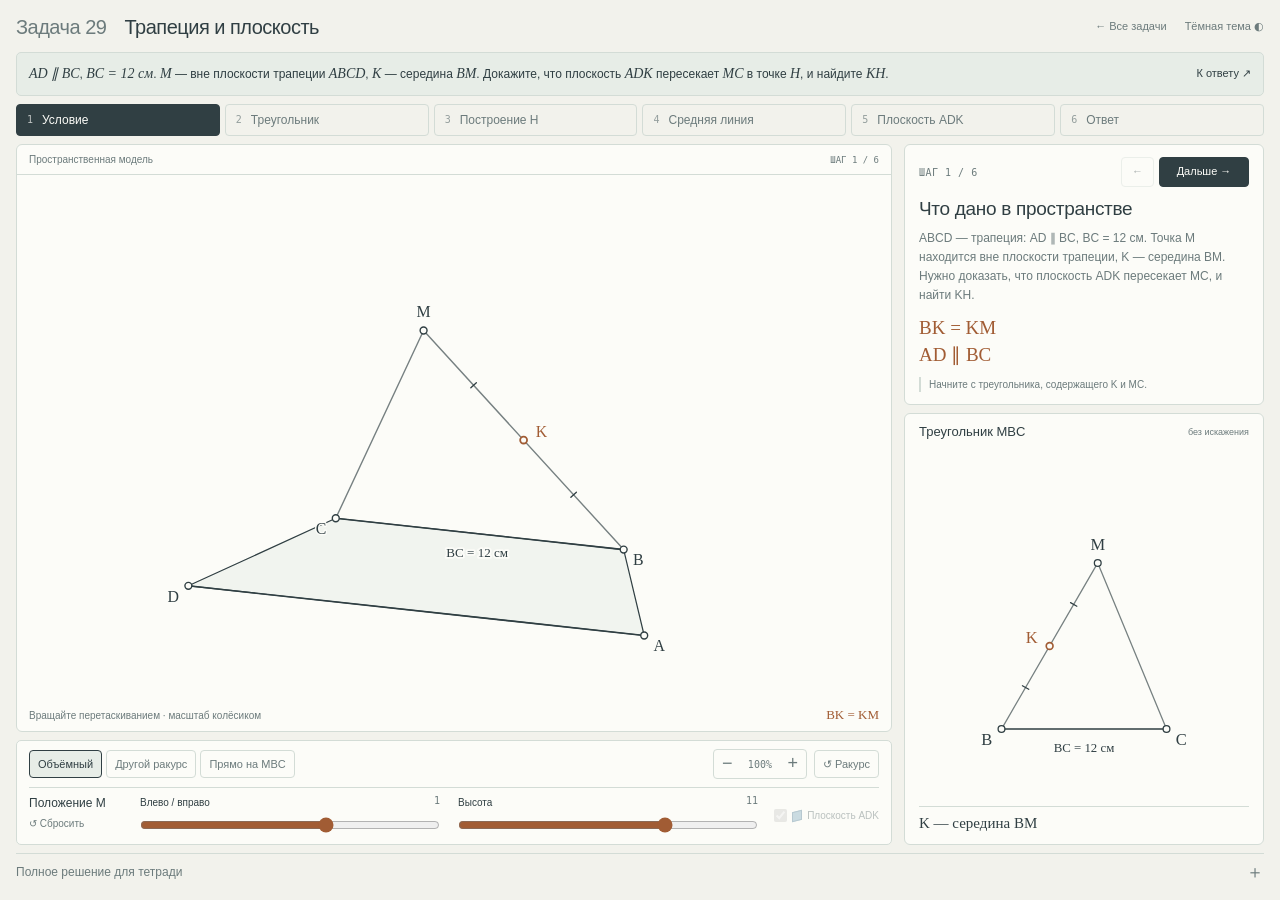
==== commit 8885d8fb: "Add site icon to catalog and lesson pages" ====
--- a/anatomy-task29-demo/index.html
+++ b/anatomy-task29-demo/index.html
@@ -137,7 +137,7 @@
 .catalog-link{font-size:11px;color:var(--muted);text-decoration:none;white-space:nowrap}.catalog-link:hover{color:var(--ink);text-decoration:underline}.catalog-link:focus-visible{outline:2px solid var(--plane);outline-offset:3px}
 @media(max-width:820px){.header-actions{flex-direction:column;align-items:flex-end;gap:0;min-width:78px}.catalog-link{font-size:10px;line-height:1.6}}
 
-</style></head><body class="iso" data-theme="light"><main class="iso-page">
+</style><link rel="icon" type="image/svg+xml" href="../favicon.svg"></head><body class="iso" data-theme="light"><main class="iso-page">
 <header class="masthead" id="top">
  <h1><span>Задача 29</span> Трапеция и плоскость</h1>
  <div class="header-actions"><a class="catalog-link" href="../">← Все задачи</a><button id="theme" type="button" class="quiet-button">Тёмная тема ◐</button></div>
